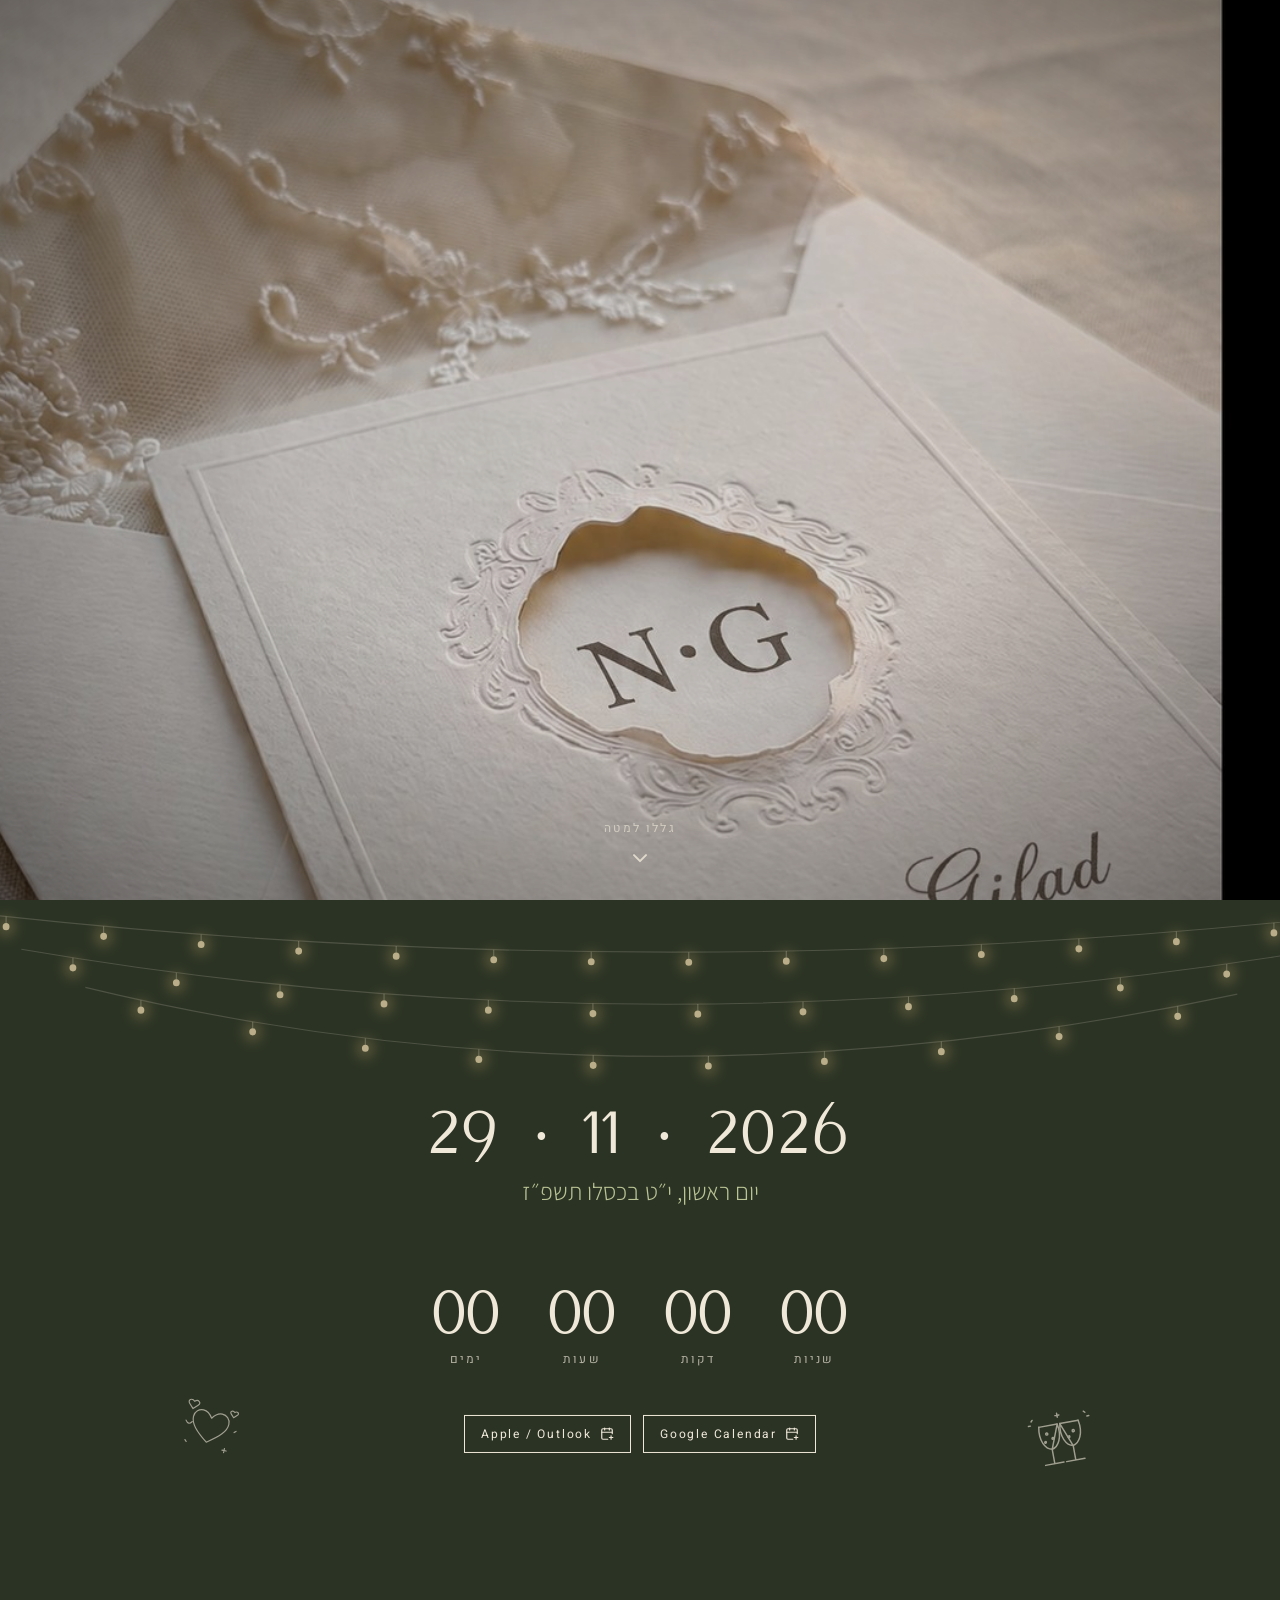
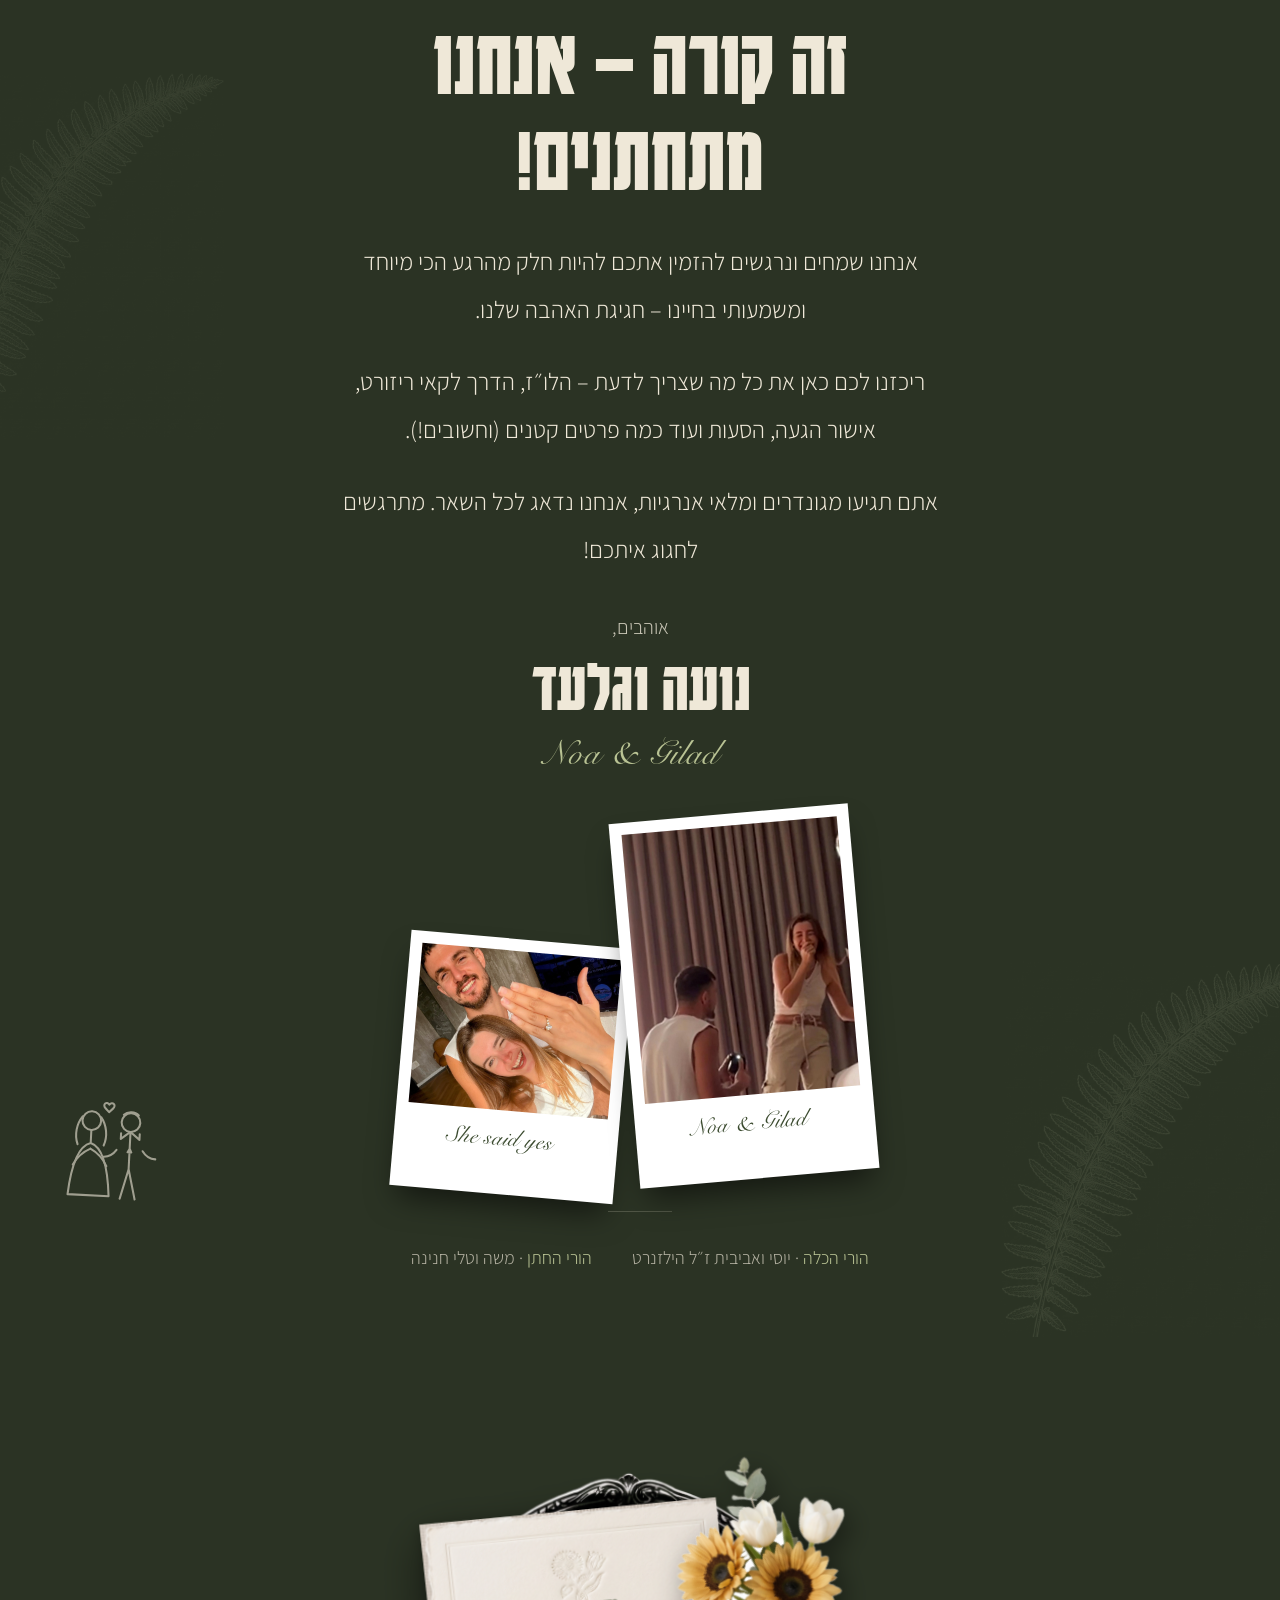
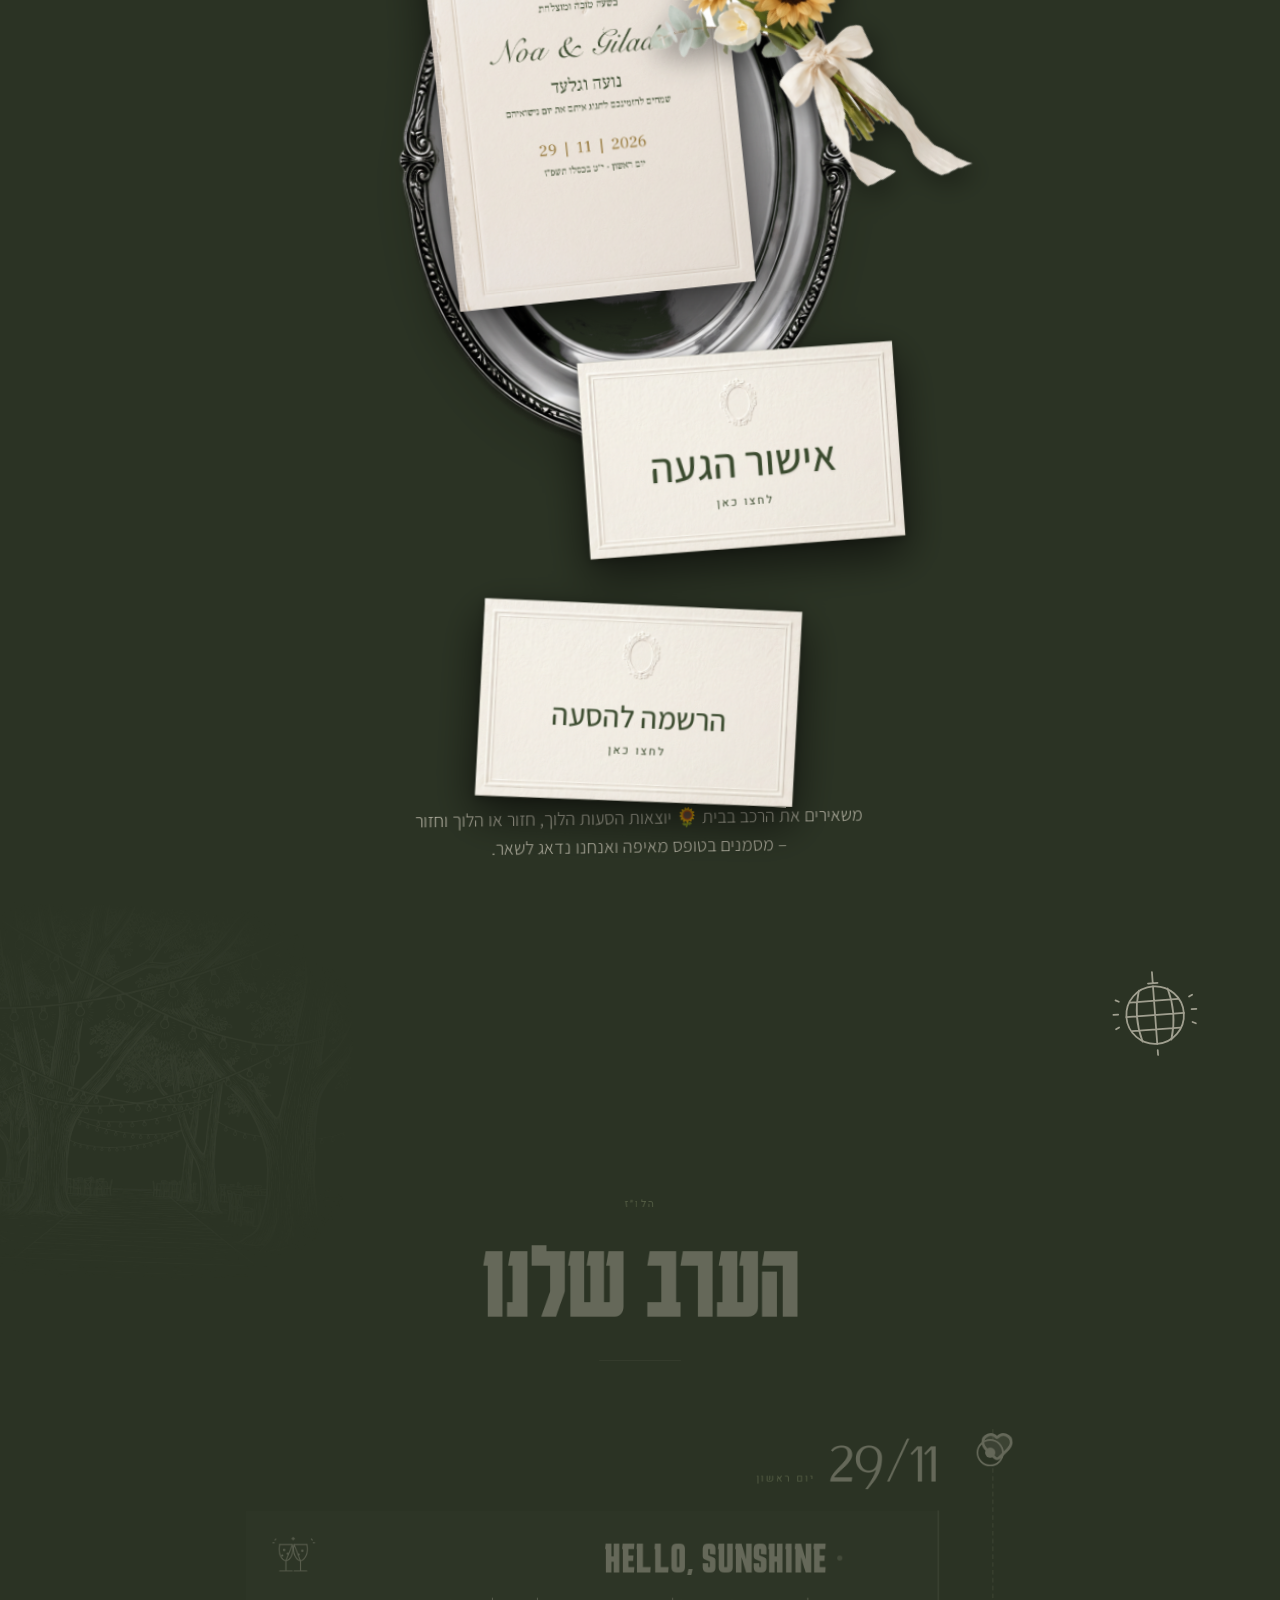
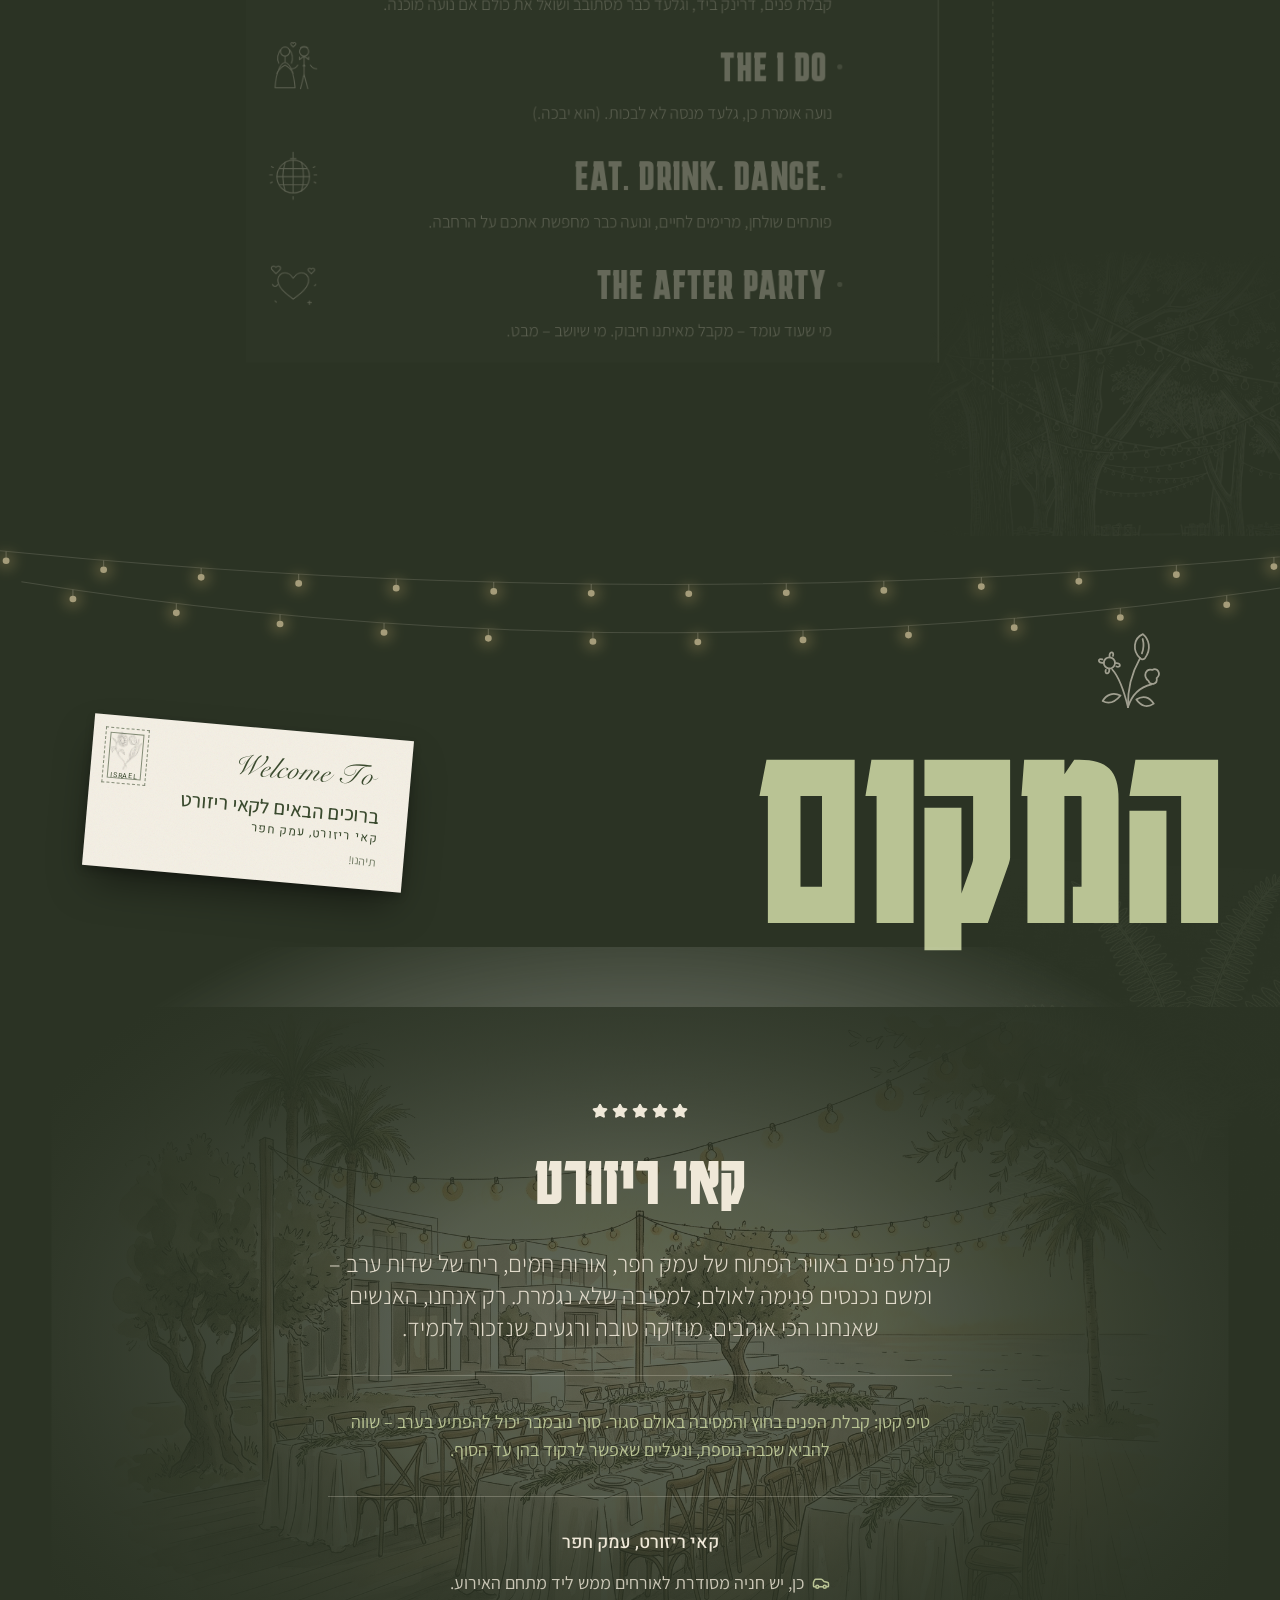
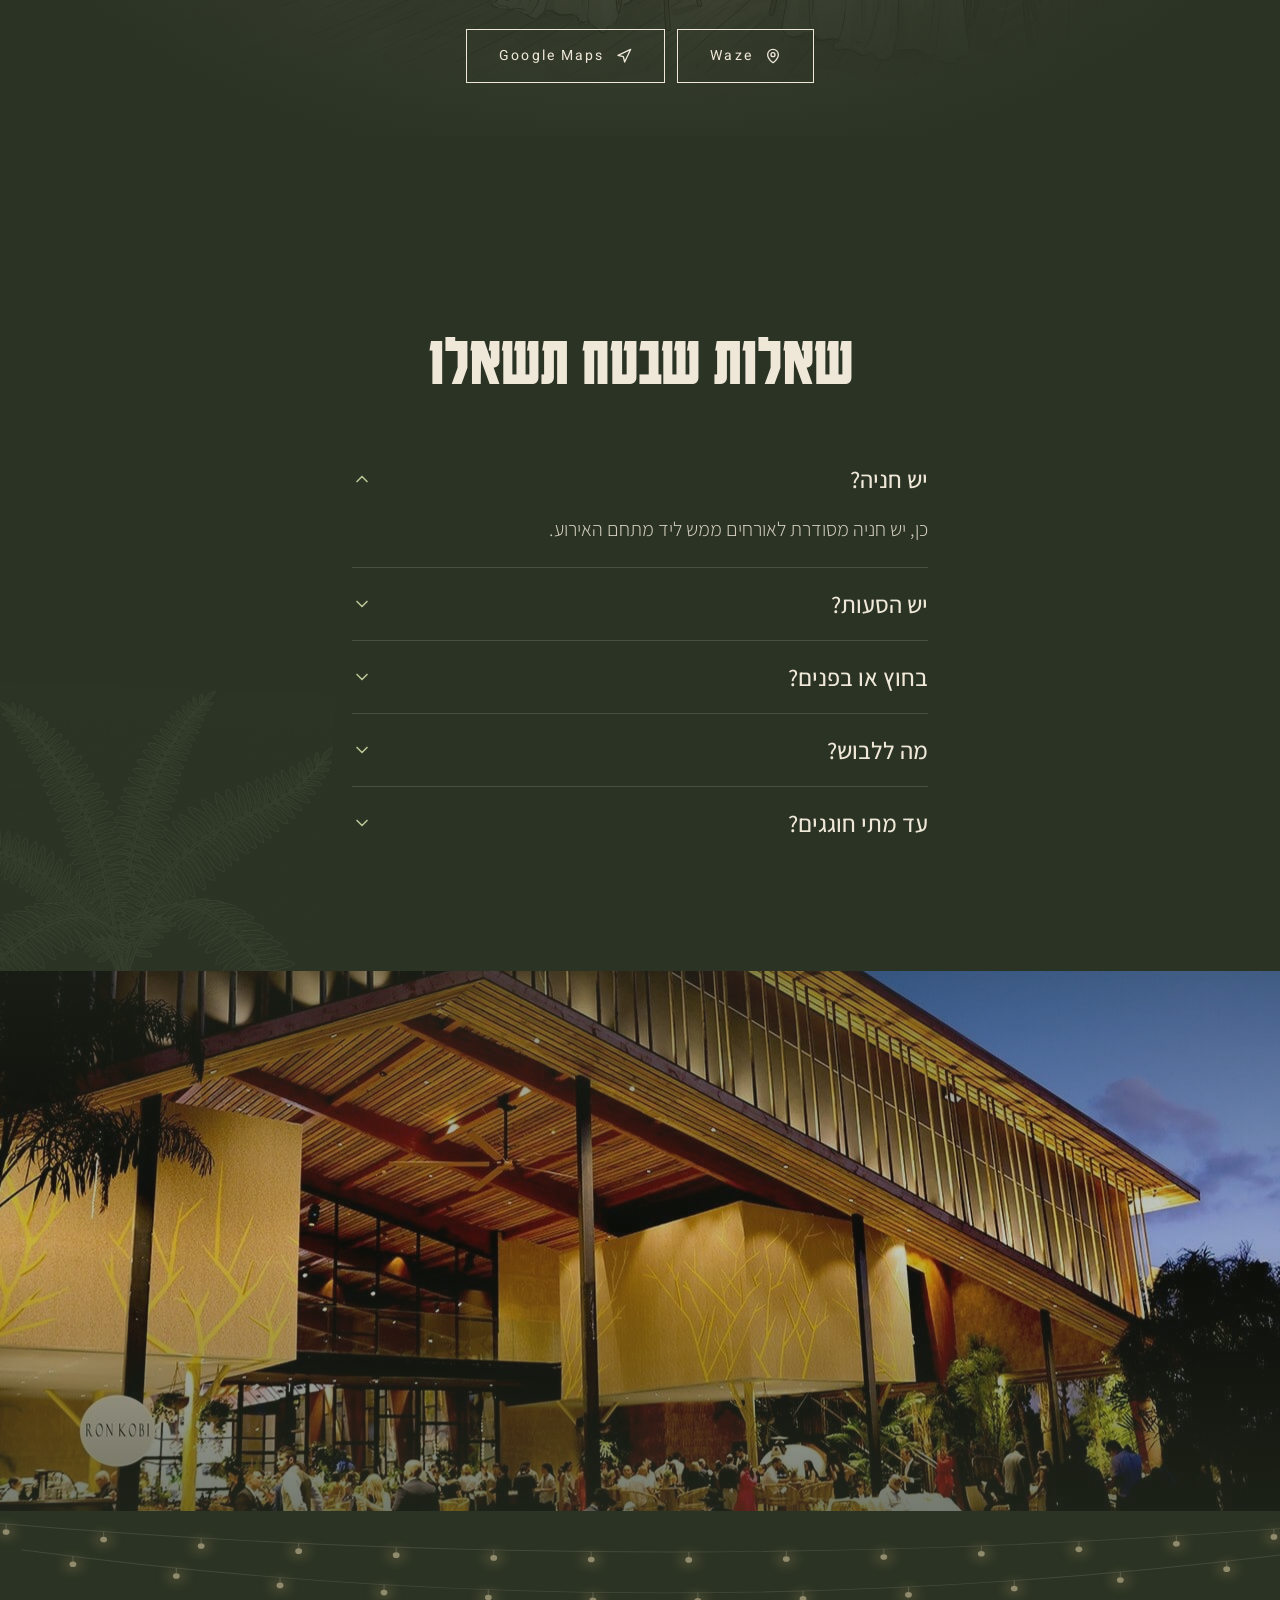
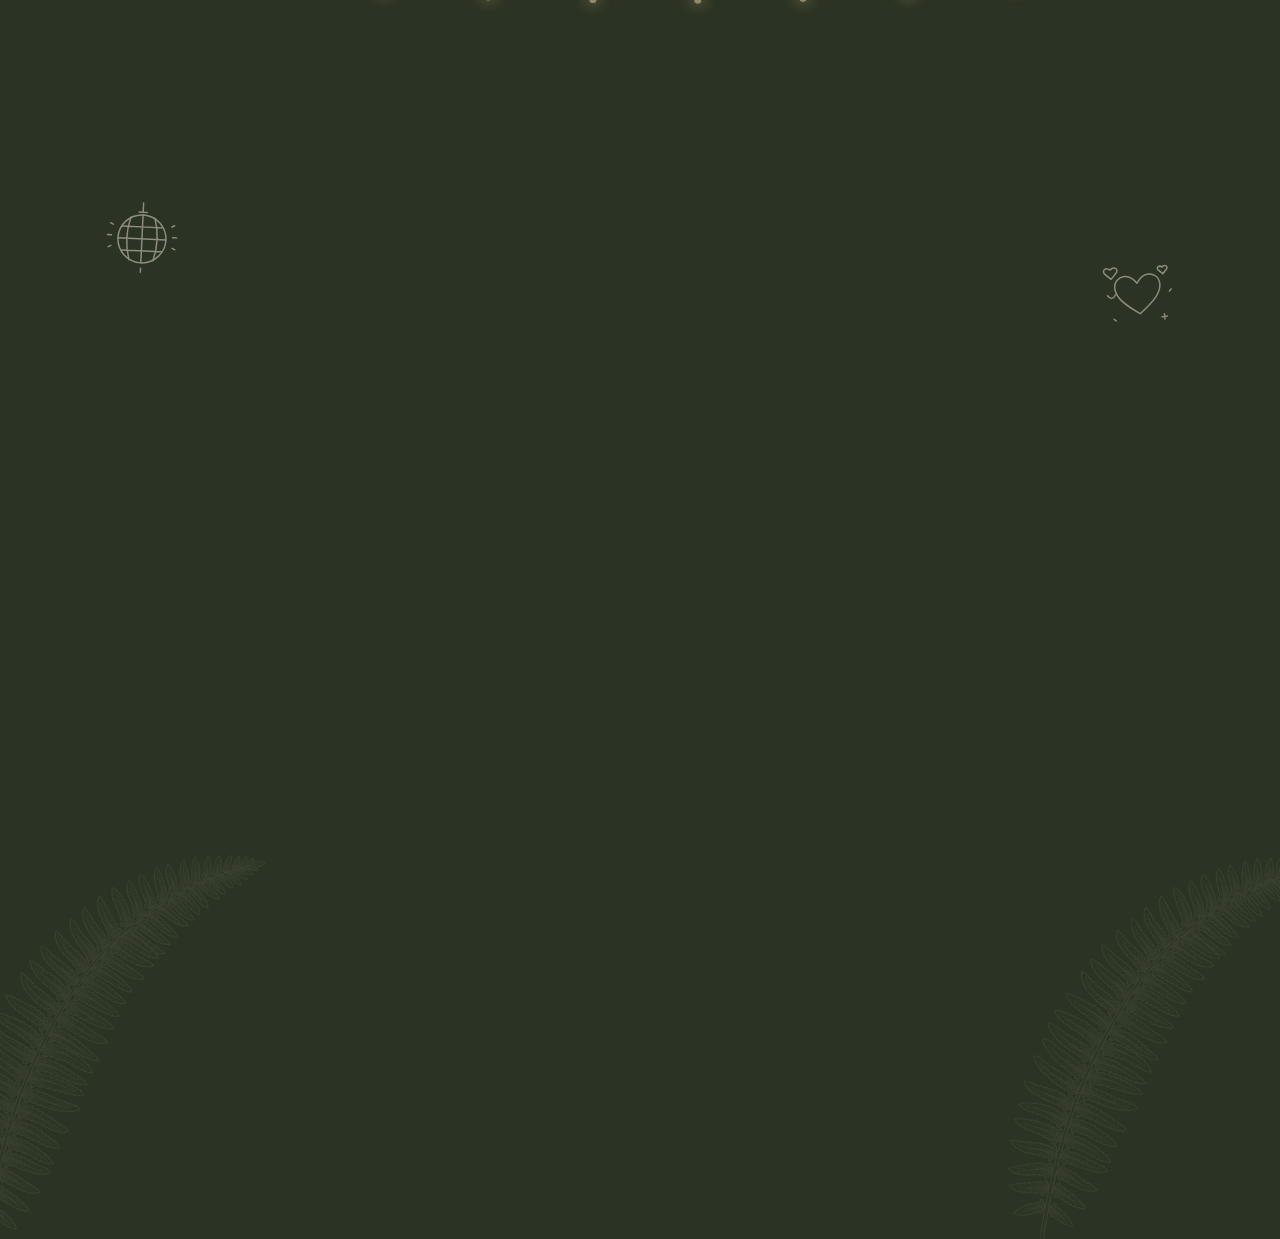
==== index.html @ 3e57f21f "Wedding site" ====
<!doctype html>
<html lang="he" dir="rtl">
  <head>
    <meta charset="UTF-8" />
    <meta name="robots" content="noindex, nofollow" />
    <meta name="viewport" content="width=device-width, initial-scale=1.0, viewport-fit=cover" />
    <title>נועה וגלעד מתחתנים · 29.11.2026</title>
    <meta name="description" content="הזמנה לחתונה של נועה וגלעד – יום ראשון, 29.11.2026, קאי ריזורט, עמק חפר. לו״ז, הגעה, הסעות ואישור הגעה." />
    <link rel="icon" href="/favicon.svg" type="image/svg+xml" />
    <link rel="preconnect" href="https://fonts.googleapis.com" />
    <link rel="preconnect" href="https://fonts.gstatic.com" crossorigin />
    <link href="https://fonts.googleapis.com/css2?family=Karantina:wght@300;400;700&family=Assistant:wght@300;400;600;700&family=Heebo:wght@300;400;500&family=Pinyon+Script&display=swap" rel="stylesheet" />
    <meta property="og:title" content="נועה וגלעד מתחתנים" />
    <meta property="og:description" content="יום ראשון, 29.11.2026 · קאי ריזורט, עמק חפר" />
    <meta property="og:type" content="website" />
    <meta property="og:url" content="https://hilzenratnoa-source.github.io/" />
    <meta property="og:image" content="https://hilzenratnoa-source.github.io/img/og.jpg" />
    <meta name="theme-color" content="#2B3324" />
    <script type="module" crossorigin src="/assets/index-U2y8_BTF.js"></script>
    <link rel="stylesheet" crossorigin href="/assets/index-CnNMeWZl.css">
  </head>
  <body style="background-color:#2B3324">
    <div id="root"></div>
  </body>
</html>
---- assets/index-CnNMeWZl.css ----
*,:before,:after,::backdrop{--tw-border-spacing-x:0;--tw-border-spacing-y:0;--tw-translate-x:0;--tw-translate-y:0;--tw-rotate:0;--tw-skew-x:0;--tw-skew-y:0;--tw-scale-x:1;--tw-scale-y:1;--tw-pan-x: ;--tw-pan-y: ;--tw-pinch-zoom: ;--tw-scroll-snap-strictness:proximity;--tw-gradient-from-position: ;--tw-gradient-via-position: ;--tw-gradient-to-position: ;--tw-ordinal: ;--tw-slashed-zero: ;--tw-numeric-figure: ;--tw-numeric-spacing: ;--tw-numeric-fraction: ;--tw-ring-inset: ;--tw-ring-offset-width:0px;--tw-ring-offset-color:#fff;--tw-ring-color:#3b82f680;--tw-ring-offset-shadow:0 0 #0000;--tw-ring-shadow:0 0 #0000;--tw-shadow:0 0 #0000;--tw-shadow-colored:0 0 #0000;--tw-blur: ;--tw-brightness: ;--tw-contrast: ;--tw-grayscale: ;--tw-hue-rotate: ;--tw-invert: ;--tw-saturate: ;--tw-sepia: ;--tw-drop-shadow: ;--tw-backdrop-blur: ;--tw-backdrop-brightness: ;--tw-backdrop-contrast: ;--tw-backdrop-grayscale: ;--tw-backdrop-hue-rotate: ;--tw-backdrop-invert: ;--tw-backdrop-opacity: ;--tw-backdrop-saturate: ;--tw-backdrop-sepia: ;--tw-contain-size: ;--tw-contain-layout: ;--tw-contain-paint: ;--tw-contain-style: }*,:before,:after{box-sizing:border-box;border:0 solid #e5e7eb}:before,:after{--tw-content:""}html,:host{-webkit-text-size-adjust:100%;tab-size:4;font-feature-settings:normal;font-variation-settings:normal;-webkit-tap-highlight-color:transparent;font-family:Heebo,Helvetica Neue,Arial,sans-serif;line-height:1.5}body{line-height:inherit;margin:0}hr{height:0;color:inherit;border-top-width:1px}abbr:where([title]){-webkit-text-decoration:underline dotted;text-decoration:underline dotted}h1,h2,h3,h4,h5,h6{font-size:inherit;font-weight:inherit}a{color:inherit;-webkit-text-decoration:inherit;text-decoration:inherit}b,strong{font-weight:bolder}code,kbd,samp,pre{font-feature-settings:normal;font-variation-settings:normal;font-family:ui-monospace,SFMono-Regular,Menlo,Monaco,Consolas,Liberation Mono,Courier New,monospace;font-size:1em}small{font-size:80%}sub,sup{vertical-align:baseline;font-size:75%;line-height:0;position:relative}sub{bottom:-.25em}sup{top:-.5em}table{text-indent:0;border-color:inherit;border-collapse:collapse}button,input,optgroup,select,textarea{font-feature-settings:inherit;font-variation-settings:inherit;font-family:inherit;font-size:100%;font-weight:inherit;line-height:inherit;letter-spacing:inherit;color:inherit;margin:0;padding:0}button,select{text-transform:none}button,input:where([type=button]),input:where([type=reset]),input:where([type=submit]){-webkit-appearance:button;background-color:#0000;background-image:none}:-moz-focusring{outline:auto}:-moz-ui-invalid{box-shadow:none}progress{vertical-align:baseline}::-webkit-inner-spin-button{height:auto}::-webkit-outer-spin-button{height:auto}[type=search]{-webkit-appearance:textfield;outline-offset:-2px}::-webkit-search-decoration{-webkit-appearance:none}::-webkit-file-upload-button{-webkit-appearance:button;font:inherit}summary{display:list-item}blockquote,dl,dd,h1,h2,h3,h4,h5,h6,hr,figure,p,pre{margin:0}fieldset{margin:0;padding:0}legend{padding:0}ol,ul,menu{margin:0;padding:0;list-style:none}dialog{padding:0}textarea{resize:vertical}input::-moz-placeholder{opacity:1;color:#9ca3af}textarea::-moz-placeholder{opacity:1;color:#9ca3af}input::placeholder,textarea::placeholder{opacity:1;color:#9ca3af}button,[role=button]{cursor:pointer}:disabled{cursor:default}img,svg,video,canvas,audio,iframe,embed,object{vertical-align:middle;display:block}img,video{max-width:100%;height:auto}[hidden]:where(:not([hidden=until-found])){display:none}.sr-only{clip:rect(0, 0, 0, 0);white-space:nowrap;border-width:0;width:1px;height:1px;margin:-1px;padding:0;position:absolute;overflow:hidden}.pointer-events-none{pointer-events:none}.fixed{position:fixed}.absolute{position:absolute}.relative{position:relative}.inset-0{inset:0}.inset-x-0{left:0;right:0}.-bottom-10{bottom:-2.5rem}.-bottom-24{bottom:-6rem}.-bottom-6{bottom:-1.5rem}.-bottom-8{bottom:-2rem}.-end-12{inset-inline-end:-3rem}.-end-16{inset-inline-end:-4rem}.-end-2{inset-inline-end:-.5rem}.-end-20{inset-inline-end:-5rem}.-end-24{inset-inline-end:-6rem}.-start-10{inset-inline-start:-2.5rem}.-start-12{inset-inline-start:-3rem}.-start-14{inset-inline-start:-3.5rem}.-start-16{inset-inline-start:-4rem}.-start-2{inset-inline-start:-.5rem}.-start-24{inset-inline-start:-6rem}.-start-28{inset-inline-start:-7rem}.-top-10{top:-2.5rem}.-top-16{top:-4rem}.-top-2{top:-.5rem}.-top-4{top:-1rem}.bottom-0{bottom:0}.bottom-8{bottom:2rem}.bottom-\[6\%\]{bottom:6%}.bottom-\[7\%\]{bottom:7%}.bottom-\[7\.5rem\]{bottom:7.5rem}.end-3{inset-inline-end:.75rem}.end-\[4\%\]{inset-inline-end:4%}.end-\[8\%\]{inset-inline-end:8%}.left-1\/2{left:50%}.left-\[15\%\]{left:15%}.left-\[8\%\]{left:8%}.right-8{right:2rem}.right-\[0\%\]{right:0%}.right-\[2\.35rem\]{right:2.35rem}.right-\[4\%\]{right:4%}.start-3{inset-inline-start:.75rem}.start-5{inset-inline-start:1.25rem}.start-8{inset-inline-start:2rem}.start-\[6\%\]{inset-inline-start:6%}.start-\[8\%\]{inset-inline-start:8%}.top-0{top:0}.top-1\/2{top:50%}.top-3{top:.75rem}.top-\[10\%\]{top:10%}.top-\[2\%\]{top:2%}.top-\[22\%\]{top:22%}.top-\[26\%\]{top:26%}.top-\[38\%\]{top:38%}.top-\[4\%\]{top:4%}.top-\[6\%\]{top:6%}.top-\[7\%\]{top:7%}.top-\[9\%\]{top:9%}.z-10{z-index:10}.z-20{z-index:20}.z-50{z-index:50}.z-\[1\]{z-index:1}.z-\[60\]{z-index:60}.z-\[70\]{z-index:70}.mx-auto{margin-left:auto;margin-right:auto}.my-8{margin-top:2rem;margin-bottom:2rem}.-mb-1{margin-bottom:-.25rem}.-mb-4{margin-bottom:-1rem}.mb-10{margin-bottom:2.5rem}.mb-12{margin-bottom:3rem}.mb-20{margin-bottom:5rem}.mb-4{margin-bottom:1rem}.mb-5{margin-bottom:1.25rem}.mb-6{margin-bottom:1.5rem}.mb-8{margin-bottom:2rem}.mt-10{margin-top:2.5rem}.mt-12{margin-top:3rem}.mt-16{margin-top:4rem}.mt-2{margin-top:.5rem}.mt-3{margin-top:.75rem}.mt-4{margin-top:1rem}.mt-8{margin-top:2rem}.block{display:block}.flex{display:flex}.aspect-\[1000\/622\]{aspect-ratio:1000/622}.aspect-\[3\/4\]{aspect-ratio:3/4}.aspect-\[4\/5\]{aspect-ratio:4/5}.aspect-\[5\/4\]{aspect-ratio:5/4}.h-1\.5{height:.375rem}.h-10{height:2.5rem}.h-14{height:3.5rem}.h-2{height:.5rem}.h-3{height:.75rem}.h-3\.5{height:.875rem}.h-32{height:8rem}.h-36{height:9rem}.h-4{height:1rem}.h-40{height:10rem}.h-5{height:1.25rem}.h-6{height:1.5rem}.h-7{height:1.75rem}.h-8{height:2rem}.h-\[4\.6rem\]{height:4.6rem}.h-\[48vh\]{height:48vh}.h-\[85vh\]{height:85vh}.h-auto{height:auto}.h-full{height:100%}.h-px{height:1px}.min-h-\[80vh\]{min-height:80vh}.min-h-screen{min-height:100vh}.w-1\.5{width:.375rem}.w-10{width:2.5rem}.w-11{width:2.75rem}.w-12{width:3rem}.w-14{width:3.5rem}.w-16{width:4rem}.w-2{width:.5rem}.w-24{width:6rem}.w-28{width:7rem}.w-3{width:.75rem}.w-4{width:1rem}.w-40{width:10rem}.w-44{width:11rem}.w-5{width:1.25rem}.w-52{width:13rem}.w-56{width:14rem}.w-6{width:1.5rem}.w-64{width:16rem}.w-7{width:1.75rem}.w-72{width:18rem}.w-8{width:2rem}.w-\[2\.5px\]{width:2.5px}.w-\[330px\]{width:330px}.w-\[42\%\]{width:42%}.w-\[52\%\]{width:52%}.w-\[56\%\]{width:56%}.w-\[80\%\]{width:80%}.w-\[92vw\]{width:92vw}.w-\[95vw\]{width:95vw}.w-full{width:100%}.w-px{width:1px}.min-w-\[10rem\]{min-width:10rem}.max-w-2xl{max-width:42rem}.max-w-4xl{max-width:56rem}.max-w-5xl{max-width:64rem}.max-w-6xl{max-width:72rem}.max-w-md{max-width:28rem}.flex-1{flex:1}.shrink-0{flex-shrink:0}.-translate-x-1\/2{--tw-translate-x:-50%;transform:translate(var(--tw-translate-x), var(--tw-translate-y)) rotate(var(--tw-rotate)) skewX(var(--tw-skew-x)) skewY(var(--tw-skew-y)) scaleX(var(--tw-scale-x)) scaleY(var(--tw-scale-y))}.-translate-y-1\/2{--tw-translate-y:-50%;transform:translate(var(--tw-translate-x), var(--tw-translate-y)) rotate(var(--tw-rotate)) skewX(var(--tw-skew-x)) skewY(var(--tw-skew-y)) scaleX(var(--tw-scale-x)) scaleY(var(--tw-scale-y))}.rotate-180{--tw-rotate:180deg;transform:translate(var(--tw-translate-x), var(--tw-translate-y)) rotate(var(--tw-rotate)) skewX(var(--tw-skew-x)) skewY(var(--tw-skew-y)) scaleX(var(--tw-scale-x)) scaleY(var(--tw-scale-y))}.rotate-\[150deg\]{--tw-rotate:150deg;transform:translate(var(--tw-translate-x), var(--tw-translate-y)) rotate(var(--tw-rotate)) skewX(var(--tw-skew-x)) skewY(var(--tw-skew-y)) scaleX(var(--tw-scale-x)) scaleY(var(--tw-scale-y))}.rotate-\[160deg\]{--tw-rotate:160deg;transform:translate(var(--tw-translate-x), var(--tw-translate-y)) rotate(var(--tw-rotate)) skewX(var(--tw-skew-x)) skewY(var(--tw-skew-y)) scaleX(var(--tw-scale-x)) scaleY(var(--tw-scale-y))}.transform{transform:translate(var(--tw-translate-x), var(--tw-translate-y)) rotate(var(--tw-rotate)) skewX(var(--tw-skew-x)) skewY(var(--tw-skew-y)) scaleX(var(--tw-scale-x)) scaleY(var(--tw-scale-y))}.cursor-default{cursor:default}.cursor-not-allowed{cursor:not-allowed}.cursor-pointer{cursor:pointer}.select-none{-webkit-user-select:none;user-select:none}.resize{resize:both}.flex-row{flex-direction:row}.flex-col{flex-direction:column}.flex-wrap{flex-wrap:wrap}.items-start{align-items:flex-start}.items-end{align-items:flex-end}.items-center{align-items:center}.items-baseline{align-items:baseline}.items-stretch{align-items:stretch}.justify-center{justify-content:center}.justify-between{justify-content:space-between}.\!gap-2{gap:.5rem!important}.gap-0{gap:0}.gap-1{gap:.25rem}.gap-2{gap:.5rem}.gap-3{gap:.75rem}.gap-4{gap:1rem}.gap-6{gap:1.5rem}.gap-\[2\.5px\]{gap:2.5px}.-space-x-6>:not([hidden])~:not([hidden]){--tw-space-x-reverse:0;margin-right:calc(-1.5rem * var(--tw-space-x-reverse));margin-left:calc(-1.5rem * calc(1 - var(--tw-space-x-reverse)))}.space-y-16>:not([hidden])~:not([hidden]){--tw-space-y-reverse:0;margin-top:calc(4rem * calc(1 - var(--tw-space-y-reverse)));margin-bottom:calc(4rem * var(--tw-space-y-reverse))}.space-y-4>:not([hidden])~:not([hidden]){--tw-space-y-reverse:0;margin-top:calc(1rem * calc(1 - var(--tw-space-y-reverse)));margin-bottom:calc(1rem * var(--tw-space-y-reverse))}.space-y-6>:not([hidden])~:not([hidden]){--tw-space-y-reverse:0;margin-top:calc(1.5rem * calc(1 - var(--tw-space-y-reverse)));margin-bottom:calc(1.5rem * var(--tw-space-y-reverse))}.space-y-8>:not([hidden])~:not([hidden]){--tw-space-y-reverse:0;margin-top:calc(2rem * calc(1 - var(--tw-space-y-reverse)));margin-bottom:calc(2rem * var(--tw-space-y-reverse))}.divide-y>:not([hidden])~:not([hidden]){--tw-divide-y-reverse:0;border-top-width:calc(1px * calc(1 - var(--tw-divide-y-reverse)));border-bottom-width:calc(1px * var(--tw-divide-y-reverse))}.overflow-hidden{overflow:hidden}.overflow-x-hidden{overflow-x:hidden}.whitespace-nowrap{white-space:nowrap}.rounded-\[50\%\]{border-radius:50%}.rounded-full{border-radius:9999px}.rounded-sm{border-radius:.125rem}.border{border-width:1px}.border-0{border-width:0}.border-2{border-width:2px}.border-s-2{border-inline-start-width:2px}.border-dashed{border-style:dashed}.border-none{border-style:none}.border-cream{--tw-border-opacity:1;border-color:rgb(239 232 216/var(--tw-border-opacity,1))}.border-cream\/20{border-color:#efe8d833}.border-olive{--tw-border-opacity:1;border-color:rgb(185 195 148/var(--tw-border-opacity,1))}.bg-bg{--tw-bg-opacity:1;background-color:rgb(43 51 36/var(--tw-bg-opacity,1))}.bg-black{--tw-bg-opacity:1;background-color:rgb(0 0 0/var(--tw-bg-opacity,1))}.bg-black\/80{background-color:#000c}.bg-cream{--tw-bg-opacity:1;background-color:rgb(239 232 216/var(--tw-bg-opacity,1))}.bg-transparent{background-color:#0000}.bg-white{--tw-bg-opacity:1;background-color:rgb(255 255 255/var(--tw-bg-opacity,1))}.fill-cream{fill:#efe8d8}.fill-cream\/30{fill:#efe8d84d}.fill-cream\/80{fill:#efe8d8cc}.object-cover{-o-object-fit:cover;object-fit:cover}.object-\[center_40\%\]{-o-object-position:center 40%;object-position:center 40%}.object-top{-o-object-position:top;object-position:top}.p-0{padding:0}.p-1{padding:.25rem}.p-2{padding:.5rem}.p-2\.5{padding:.625rem}.\!px-4{padding-left:1rem!important;padding-right:1rem!important}.\!py-2\.5{padding-top:.625rem!important;padding-bottom:.625rem!important}.px-4{padding-left:1rem;padding-right:1rem}.px-5{padding-left:1.25rem;padding-right:1.25rem}.px-6{padding-left:1.5rem;padding-right:1.5rem}.px-7{padding-left:1.75rem;padding-right:1.75rem}.px-8{padding-left:2rem;padding-right:2rem}.py-12{padding-top:3rem;padding-bottom:3rem}.py-20{padding-top:5rem;padding-bottom:5rem}.py-24{padding-top:6rem;padding-bottom:6rem}.py-3{padding-top:.75rem;padding-bottom:.75rem}.py-4{padding-top:1rem;padding-bottom:1rem}.py-5{padding-top:1.25rem;padding-bottom:1.25rem}.py-8{padding-top:2rem;padding-bottom:2rem}.py-9{padding-top:2.25rem;padding-bottom:2.25rem}.pb-10{padding-bottom:2.5rem}.pb-24{padding-bottom:6rem}.pb-6{padding-bottom:1.5rem}.pb-8{padding-bottom:2rem}.pe-12{padding-inline-end:3rem}.pe-2{padding-inline-end:.5rem}.pe-3{padding-inline-end:.75rem}.ps-1{padding-inline-start:.25rem}.ps-14{padding-inline-start:3.5rem}.ps-2{padding-inline-start:.5rem}.ps-20{padding-inline-start:5rem}.pt-16{padding-top:4rem}.pt-2{padding-top:.5rem}.pt-32{padding-top:8rem}.pt-4{padding-top:1rem}.pt-6{padding-top:1.5rem}.pt-\[16\%\]{padding-top:16%}.text-center{text-align:center}.text-right{text-align:right}.text-start{text-align:start}.font-display{font-family:Karantina,Assistant,sans-serif}.font-ethna{font-family:Ethna,Frank Ruhl Libre,serif}.font-heb{font-family:Assistant,Heebo,Arial,sans-serif}.font-qufina{font-family:Qufina,Frank Ruhl Libre,serif}.font-sans{font-family:Heebo,Helvetica Neue,Arial,sans-serif}.font-snell{font-family:SnellBT,Pinyon Script,cursive}.\!text-\[11px\]{font-size:11px!important}.text-2xl{font-size:1.5rem;line-height:2rem}.text-3xl{font-size:1.875rem;line-height:2.25rem}.text-4xl{font-size:2.25rem;line-height:2.5rem}.text-5xl{font-size:3rem;line-height:1}.text-6xl{font-size:3.75rem;line-height:1}.text-7xl{font-size:4.5rem;line-height:1}.text-\[1\.6rem\]{font-size:1.6rem}.text-\[10px\]{font-size:10px}.text-\[11px\]{font-size:11px}.text-\[26vw\]{font-size:26vw}.text-\[7px\]{font-size:7px}.text-\[9px\]{font-size:9px}.text-base{font-size:1rem;line-height:1.5rem}.text-lg{font-size:1.125rem;line-height:1.75rem}.text-sm{font-size:.875rem;line-height:1.25rem}.text-xl{font-size:1.25rem;line-height:1.75rem}.text-xs{font-size:.75rem;line-height:1rem}.font-bold{font-weight:700}.font-light{font-weight:300}.font-medium{font-weight:500}.tabular-nums{--tw-numeric-spacing:tabular-nums;font-variant-numeric:var(--tw-ordinal) var(--tw-slashed-zero) var(--tw-numeric-figure) var(--tw-numeric-spacing) var(--tw-numeric-fraction)}.leading-\[0\.85\]{line-height:.85}.leading-none{line-height:1}.leading-relaxed{line-height:1.625}.leading-tight{line-height:1.25}.tracking-\[0\.35em\]{letter-spacing:.35em}.tracking-wide{letter-spacing:.025em}.tracking-wider{letter-spacing:.05em}.tracking-widest{letter-spacing:.1em}.text-\[\#3A4A2E\]{--tw-text-opacity:1;color:rgb(58 74 46/var(--tw-text-opacity,1))}.text-cream{--tw-text-opacity:1;color:rgb(239 232 216/var(--tw-text-opacity,1))}.text-cream\/50{color:#efe8d880}.text-cream\/60{color:#efe8d899}.text-cream\/70{color:#efe8d8b3}.text-cream\/80{color:#efe8d8cc}.text-cream\/85{color:#efe8d8d9}.text-cream\/90{color:#efe8d8e6}.text-gold{--tw-text-opacity:1;color:rgb(233 199 126/var(--tw-text-opacity,1))}.text-olive{--tw-text-opacity:1;color:rgb(185 195 148/var(--tw-text-opacity,1))}.opacity-20{opacity:.2}.opacity-40{opacity:.4}.opacity-50{opacity:.5}.opacity-60{opacity:.6}.opacity-70{opacity:.7}.opacity-80{opacity:.8}.opacity-\[0\.07\]{opacity:.07}.shadow-2xl{--tw-shadow:0 25px 50px -12px #00000040;--tw-shadow-colored:0 25px 50px -12px var(--tw-shadow-color);box-shadow:var(--tw-ring-offset-shadow,0 0 #0000), var(--tw-ring-shadow,0 0 #0000), var(--tw-shadow)}.shadow-\[0_18px_30px_-8px_rgba\(0\,0\,0\,0\.55\)\]{--tw-shadow:0 18px 30px -8px #0000008c;--tw-shadow-colored:0 18px 30px -8px var(--tw-shadow-color);box-shadow:var(--tw-ring-offset-shadow,0 0 #0000), var(--tw-ring-shadow,0 0 #0000), var(--tw-shadow)}.blur{--tw-blur:blur(8px);filter:var(--tw-blur) var(--tw-brightness) var(--tw-contrast) var(--tw-grayscale) var(--tw-hue-rotate) var(--tw-invert) var(--tw-saturate) var(--tw-sepia) var(--tw-drop-shadow)}.drop-shadow{--tw-drop-shadow:drop-shadow(0 1px 2px #0000001a) drop-shadow(0 1px 1px #0000000f);filter:var(--tw-blur) var(--tw-brightness) var(--tw-contrast) var(--tw-grayscale) var(--tw-hue-rotate) var(--tw-invert) var(--tw-saturate) var(--tw-sepia) var(--tw-drop-shadow)}.drop-shadow-2xl{--tw-drop-shadow:drop-shadow(0 25px 25px #00000026);filter:var(--tw-blur) var(--tw-brightness) var(--tw-contrast) var(--tw-grayscale) var(--tw-hue-rotate) var(--tw-invert) var(--tw-saturate) var(--tw-sepia) var(--tw-drop-shadow)}.drop-shadow-lg{--tw-drop-shadow:drop-shadow(0 10px 8px #0000000a) drop-shadow(0 4px 3px #0000001a);filter:var(--tw-blur) var(--tw-brightness) var(--tw-contrast) var(--tw-grayscale) var(--tw-hue-rotate) var(--tw-invert) var(--tw-saturate) var(--tw-sepia) var(--tw-drop-shadow)}.invert{--tw-invert:invert(100%);filter:var(--tw-blur) var(--tw-brightness) var(--tw-contrast) var(--tw-grayscale) var(--tw-hue-rotate) var(--tw-invert) var(--tw-saturate) var(--tw-sepia) var(--tw-drop-shadow)}.sepia{--tw-sepia:sepia(100%);filter:var(--tw-blur) var(--tw-brightness) var(--tw-contrast) var(--tw-grayscale) var(--tw-hue-rotate) var(--tw-invert) var(--tw-saturate) var(--tw-sepia) var(--tw-drop-shadow)}.filter{filter:var(--tw-blur) var(--tw-brightness) var(--tw-contrast) var(--tw-grayscale) var(--tw-hue-rotate) var(--tw-invert) var(--tw-saturate) var(--tw-sepia) var(--tw-drop-shadow)}.backdrop-blur-sm{--tw-backdrop-blur:blur(4px);-webkit-backdrop-filter:var(--tw-backdrop-blur) var(--tw-backdrop-brightness) var(--tw-backdrop-contrast) var(--tw-backdrop-grayscale) var(--tw-backdrop-hue-rotate) var(--tw-backdrop-invert) var(--tw-backdrop-opacity) var(--tw-backdrop-saturate) var(--tw-backdrop-sepia);backdrop-filter:var(--tw-backdrop-blur) var(--tw-backdrop-brightness) var(--tw-backdrop-contrast) var(--tw-backdrop-grayscale) var(--tw-backdrop-hue-rotate) var(--tw-backdrop-invert) var(--tw-backdrop-opacity) var(--tw-backdrop-saturate) var(--tw-backdrop-sepia)}.transition{transition-property:color,background-color,border-color,text-decoration-color,fill,stroke,opacity,box-shadow,transform,filter,-webkit-backdrop-filter,backdrop-filter;transition-duration:.15s;transition-timing-function:cubic-bezier(.4,0,.2,1)}.transition-all{transition-property:all;transition-duration:.15s;transition-timing-function:cubic-bezier(.4,0,.2,1)}.transition-colors{transition-property:color,background-color,border-color,text-decoration-color,fill,stroke;transition-duration:.15s;transition-timing-function:cubic-bezier(.4,0,.2,1)}.duration-300{transition-duration:.3s}.will-change-transform{will-change:transform}@font-face{font-family:Ethna;src:url(/fonts/Ethna_Thin.ttf)format("truetype");font-weight:100 400;font-style:normal;font-display:swap}@font-face{font-family:SnellBT;src:url(/fonts/SnellBT-Regular.otf)format("opentype");font-weight:400;font-style:normal;font-display:swap}@font-face{font-family:Qufina;src:url(/fonts/qufina.ttf)format("truetype");font-weight:400;font-style:normal;font-display:swap}:root{--bg:#2b3324;--bg2:#343e2b;--cream:#efe8d8;--olive:#b9c394;--gold:#e9c77e}html{scroll-behavior:smooth}body{background-color:var(--bg);color:var(--cream);-webkit-font-smoothing:antialiased;font-family:Assistant,Heebo,Arial,sans-serif;overflow-x:hidden}*{box-sizing:border-box}.ltr{direction:ltr;unicode-bidi:isolate}.label{letter-spacing:.18em;text-transform:uppercase;font-family:Heebo,Helvetica Neue,Arial,sans-serif}.btn-outline{letter-spacing:.15em;border-width:1px;border-color:var(--cream);color:var(--cream);background:0 0;justify-content:center;align-items:center;gap:.75rem;padding:1rem 2rem;font-family:Heebo,Helvetica Neue,Arial,sans-serif;font-size:.875rem;line-height:1.25rem;transition-property:all;transition-duration:.3s;transition-timing-function:cubic-bezier(.4,0,.2,1);display:inline-flex}.btn-outline:hover{background:var(--cream);color:var(--bg)}.paper{background:#f4efe4 url("data:image/svg+xml,%3Csvg viewBox='0 0 400 400' xmlns='http://www.w3.org/2000/svg'%3E%3Cfilter id='n'%3E%3CfeTurbulence type='fractalNoise' baseFrequency='0.9' numOctaves='4' stitchTiles='stitch'/%3E%3C/filter%3E%3Crect width='100%25' height='100%25' filter='url(%23n)' opacity='0.08'/%3E%3C/svg%3E")}.mask-radial{-webkit-mask-image:radial-gradient(70% 70%,#000 30%,#0000 85%);mask-image:radial-gradient(70% 70%,#000 30%,#0000 85%)}.mask-fade-y{-webkit-mask-image:linear-gradient(#0000,#000 15% 85%,#0000);mask-image:linear-gradient(#0000,#000 15% 85%,#0000)}@keyframes flicker{0%,to{opacity:.85}50%{opacity:1}}.bulb{animation:3.2s ease-in-out infinite flicker}.hover\:bg-cream\/10:hover{background-color:#efe8d81a}.hover\:text-cream:hover{--tw-text-opacity:1;color:rgb(239 232 216/var(--tw-text-opacity,1))}.hover\:text-olive:hover{--tw-text-opacity:1;color:rgb(185 195 148/var(--tw-text-opacity,1))}.focus\:outline-none:focus{outline-offset:2px;outline:2px solid #0000}.group:hover .group-hover\:tracking-\[0\.3em\]{letter-spacing:.3em}@media (width<=379px){.max-\[379px\]\:start-1{inset-inline-start:.25rem}.max-\[379px\]\:start-3{inset-inline-start:.75rem}.max-\[379px\]\:start-6{inset-inline-start:1.5rem}.max-\[379px\]\:w-11{width:2.75rem}.max-\[379px\]\:w-52{width:13rem}.max-\[379px\]\:w-6{width:1.5rem}.max-\[379px\]\:px-4{padding-left:1rem;padding-right:1rem}.max-\[379px\]\:pe-9{padding-inline-end:2.25rem}.max-\[379px\]\:ps-9{padding-inline-start:2.25rem}.max-\[379px\]\:text-\[1\.25rem\]{font-size:1.25rem}.max-\[379px\]\:text-base{font-size:1rem;line-height:1.5rem}.max-\[379px\]\:text-xl{font-size:1.25rem;line-height:1.75rem}}@media (width>=640px){.sm\:w-auto{width:auto}.sm\:flex-row{flex-direction:row}.sm\:items-center{align-items:center}.sm\:gap-10{gap:2.5rem}}@media (width>=768px){.md\:bottom-\[8\.5rem\]{bottom:8.5rem}.md\:end-\[12\%\]{inset-inline-end:12%}.md\:right-\[2\.6rem\]{right:2.6rem}.md\:start-12{inset-inline-start:3rem}.md\:start-6{inset-inline-start:1.5rem}.md\:start-9{inset-inline-start:2.25rem}.md\:start-\[12\%\]{inset-inline-start:12%}.md\:-ms-6{margin-inline-start:-1.5rem}.md\:mt-12{margin-top:3rem}.md\:mt-16{margin-top:4rem}.md\:mt-3{margin-top:.75rem}.md\:h-10{height:2.5rem}.md\:h-16{height:4rem}.md\:h-3{height:.75rem}.md\:h-4{height:1rem}.md\:h-44{height:11rem}.md\:h-52{height:13rem}.md\:h-56{height:14rem}.md\:h-8{height:2rem}.md\:h-\[5\.2rem\]{height:5.2rem}.md\:h-\[60vh\]{height:60vh}.md\:w-10{width:2.5rem}.md\:w-16{width:4rem}.md\:w-20{width:5rem}.md\:w-24{width:6rem}.md\:w-28{width:7rem}.md\:w-3{width:.75rem}.md\:w-36{width:9rem}.md\:w-4{width:1rem}.md\:w-56{width:14rem}.md\:w-60{width:15rem}.md\:w-64{width:16rem}.md\:w-72{width:18rem}.md\:w-8{width:2rem}.md\:w-80{width:20rem}.md\:w-96{width:24rem}.md\:w-\[26rem\]{width:26rem}.md\:w-\[28rem\]{width:28rem}.md\:w-\[460px\]{width:460px}.md\:gap-12{gap:3rem}.md\:-space-x-4>:not([hidden])~:not([hidden]){--tw-space-x-reverse:0;margin-right:calc(-1rem * var(--tw-space-x-reverse));margin-left:calc(-1rem * calc(1 - var(--tw-space-x-reverse)))}.md\:space-y-7>:not([hidden])~:not([hidden]){--tw-space-y-reverse:0;margin-top:calc(1.75rem * calc(1 - var(--tw-space-y-reverse)));margin-bottom:calc(1.75rem * var(--tw-space-y-reverse))}.md\:p-3{padding:.75rem}.md\:px-10{padding-left:2.5rem;padding-right:2.5rem}.md\:px-12{padding-left:3rem;padding-right:3rem}.md\:px-7{padding-left:1.75rem;padding-right:1.75rem}.md\:py-11{padding-top:2.75rem;padding-bottom:2.75rem}.md\:py-12{padding-top:3rem;padding-bottom:3rem}.md\:py-16{padding-top:4rem;padding-bottom:4rem}.md\:py-28{padding-top:7rem;padding-bottom:7rem}.md\:py-32{padding-top:8rem;padding-bottom:8rem}.md\:py-5{padding-top:1.25rem;padding-bottom:1.25rem}.md\:py-6{padding-top:1.5rem;padding-bottom:1.5rem}.md\:pb-10{padding-bottom:2.5rem}.md\:pb-16{padding-bottom:4rem}.md\:pb-32{padding-bottom:8rem}.md\:pe-20{padding-inline-end:5rem}.md\:pe-6{padding-inline-end:1.5rem}.md\:ps-28{padding-inline-start:7rem}.md\:ps-\[7\.5rem\]{padding-inline-start:7.5rem}.md\:pt-24{padding-top:6rem}.md\:pt-44{padding-top:11rem}.md\:\!text-xs{font-size:.75rem!important;line-height:1rem!important}.md\:text-2xl{font-size:1.5rem;line-height:2rem}.md\:text-3xl{font-size:1.875rem;line-height:2.25rem}.md\:text-4xl{font-size:2.25rem;line-height:2.5rem}.md\:text-5xl{font-size:3rem;line-height:1}.md\:text-6xl{font-size:3.75rem;line-height:1}.md\:text-7xl{font-size:4.5rem;line-height:1}.md\:text-8xl{font-size:6rem;line-height:1}.md\:text-9xl{font-size:8rem;line-height:1}.md\:text-\[11px\]{font-size:11px}.md\:text-\[15rem\]{font-size:15rem}.md\:text-base{font-size:1rem;line-height:1.5rem}.md\:text-lg{font-size:1.125rem;line-height:1.75rem}.md\:text-sm{font-size:.875rem;line-height:1.25rem}.md\:text-xl{font-size:1.25rem;line-height:1.75rem}.md\:text-xs{font-size:.75rem;line-height:1rem}.md\:leading-loose{line-height:2}.md\:opacity-80{opacity:.8}}@media (width>=1024px){.lg\:w-\[560px\]{width:560px}.lg\:py-20{padding-top:5rem;padding-bottom:5rem}.lg\:py-40{padding-top:10rem;padding-bottom:10rem}.lg\:text-9xl{font-size:8rem;line-height:1}.lg\:text-\[17rem\]{font-size:17rem}.lg\:text-\[2\.6rem\]{font-size:2.6rem}}
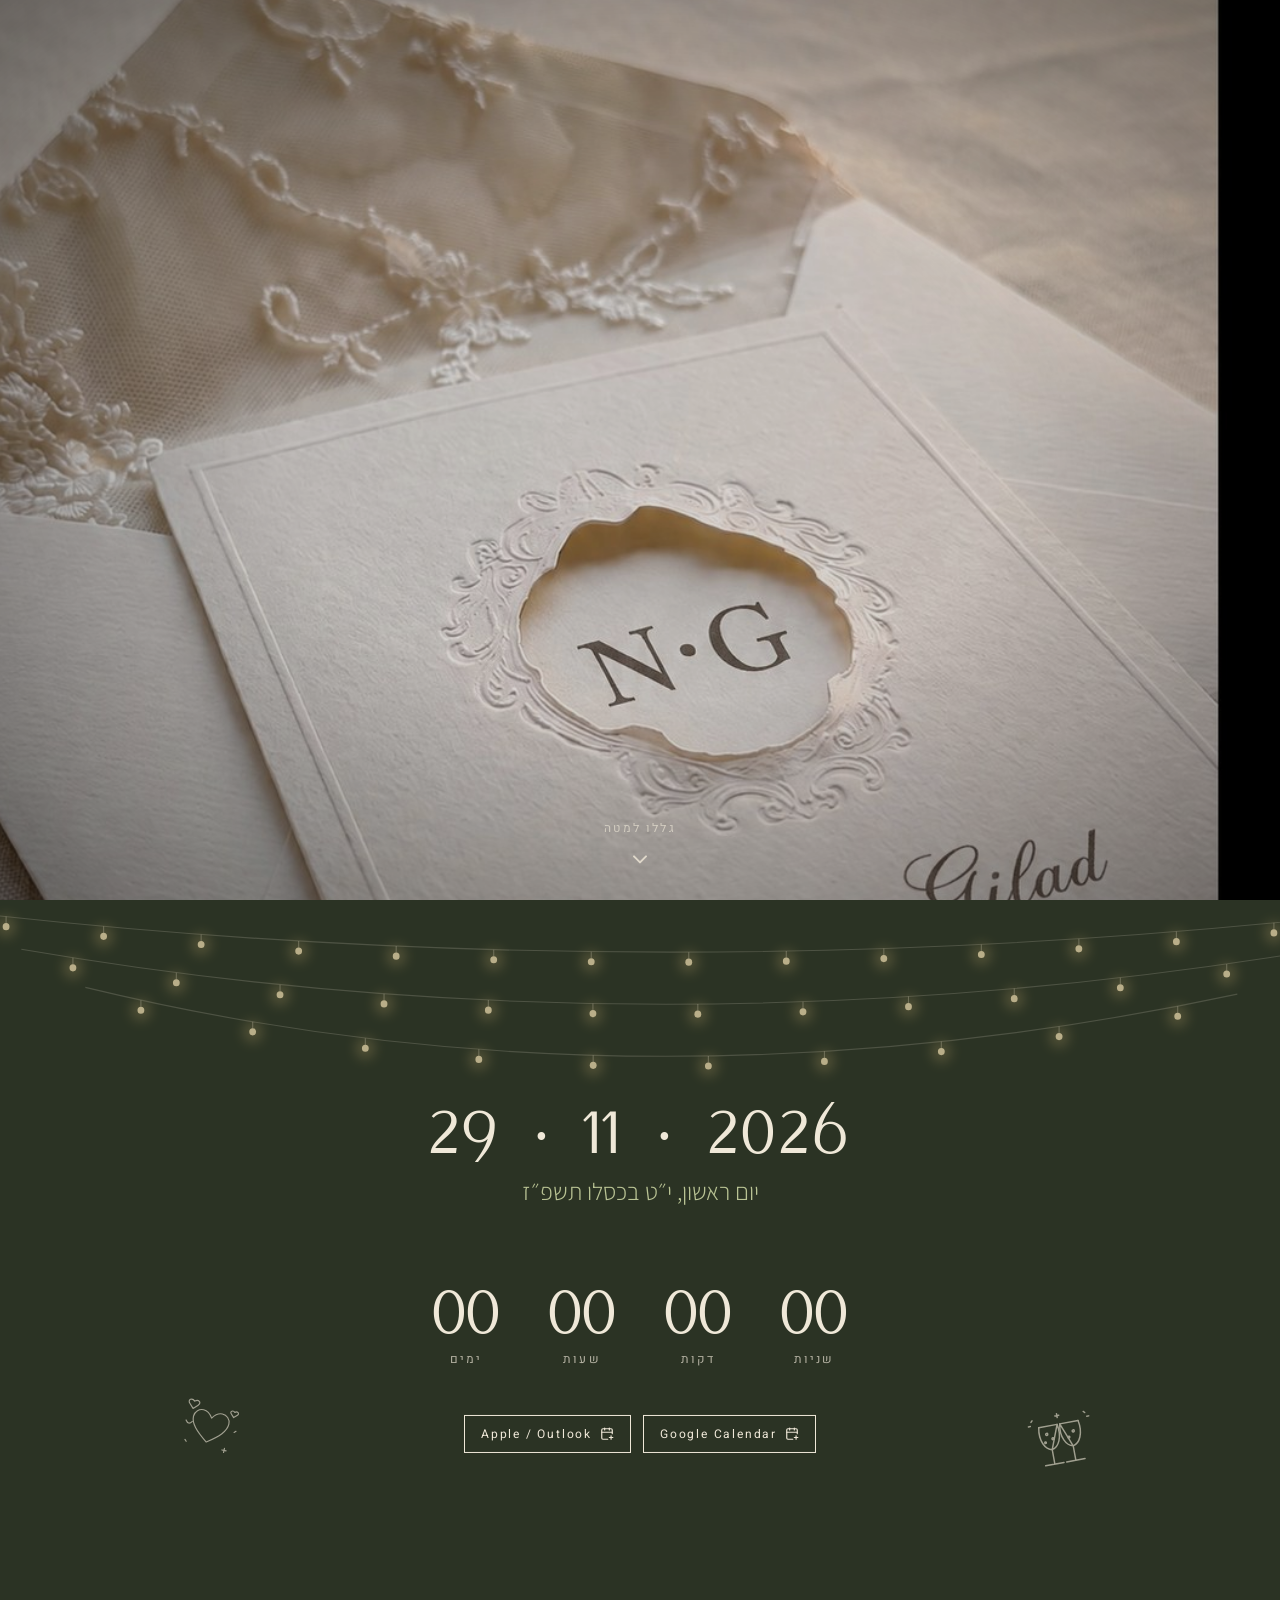
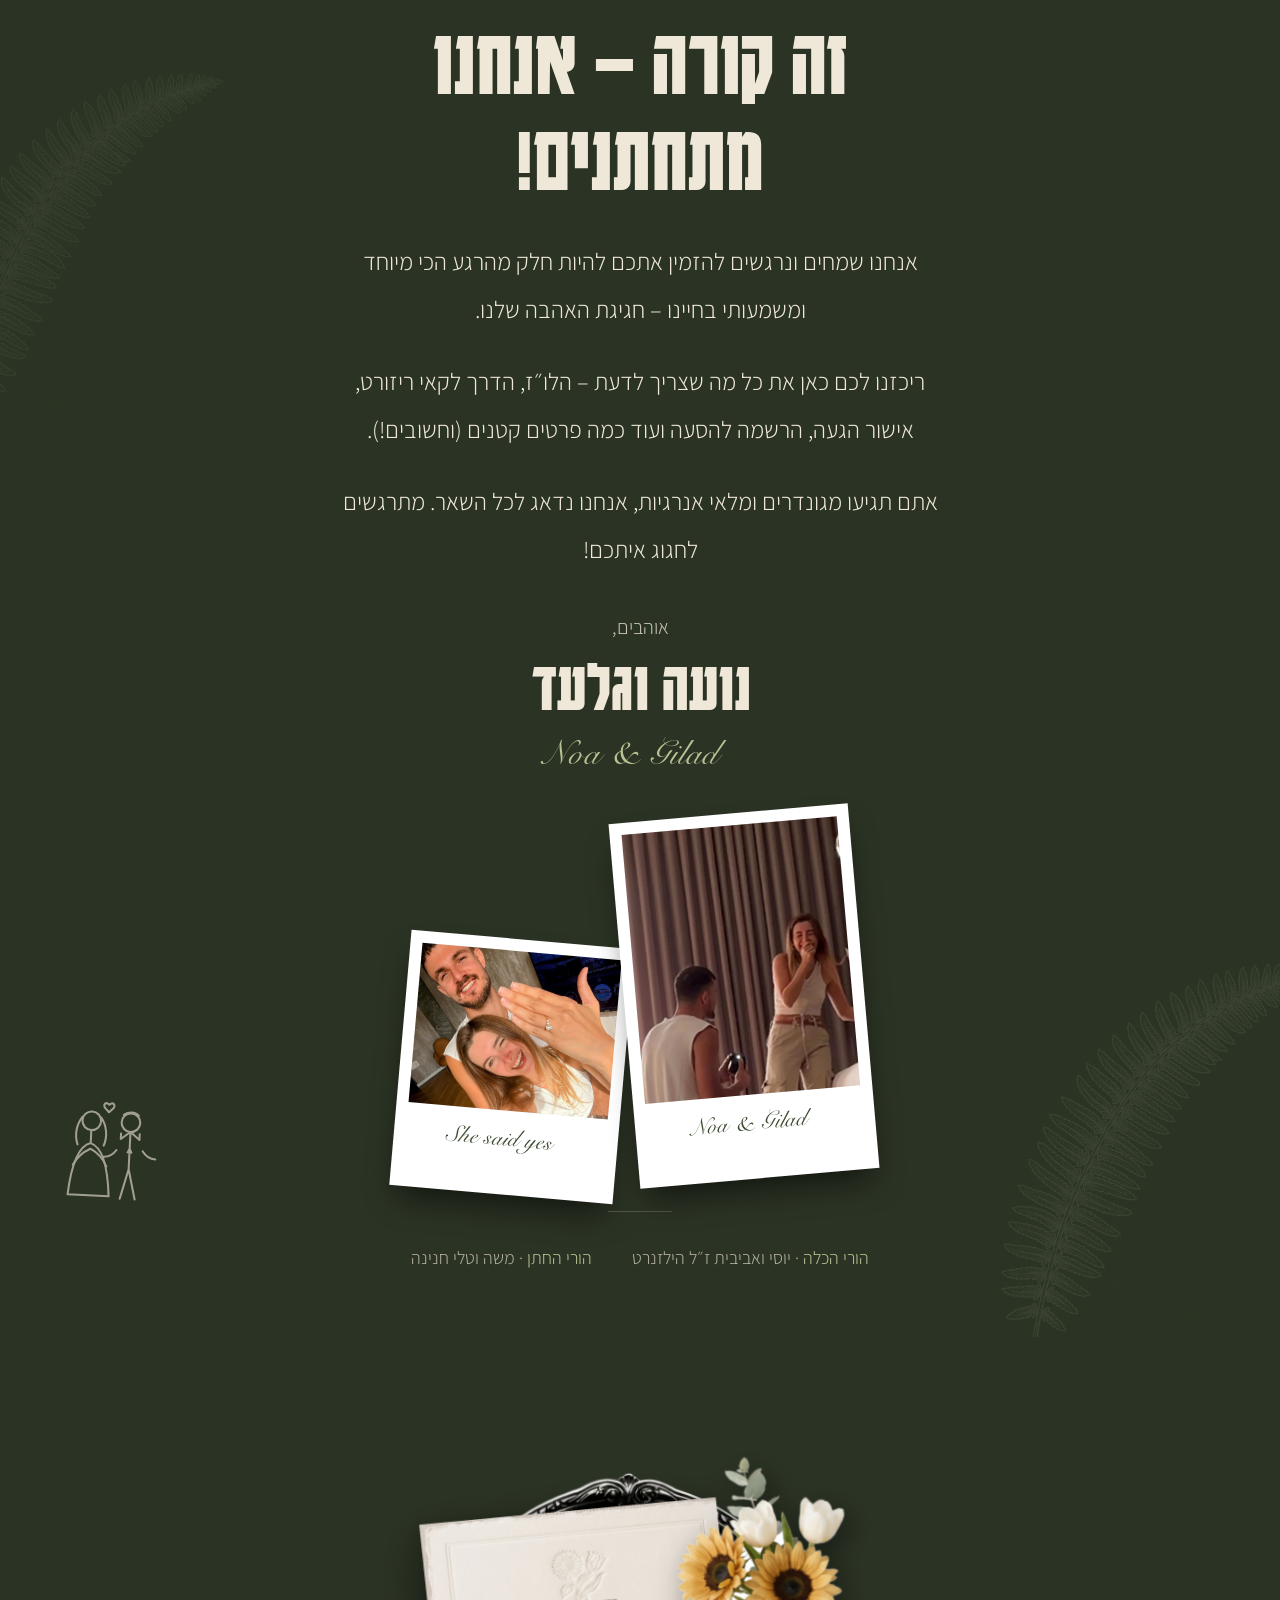
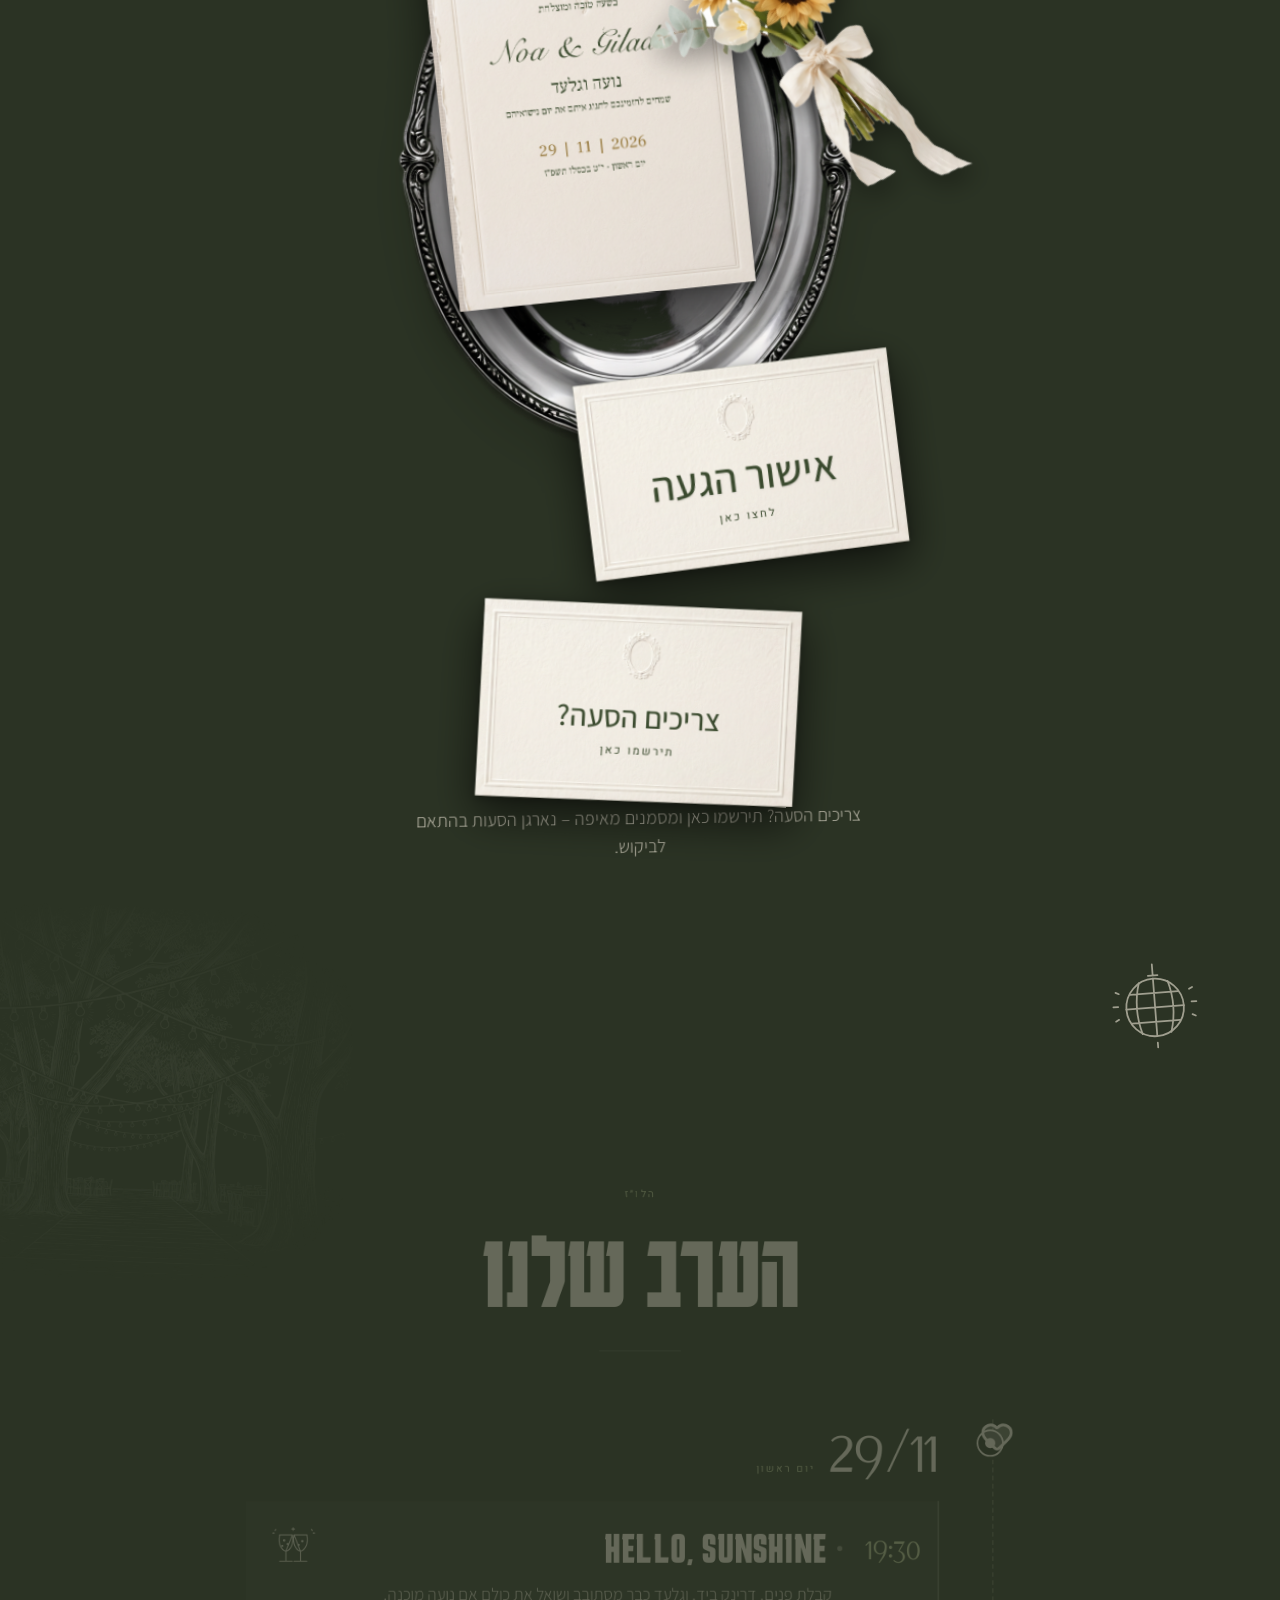
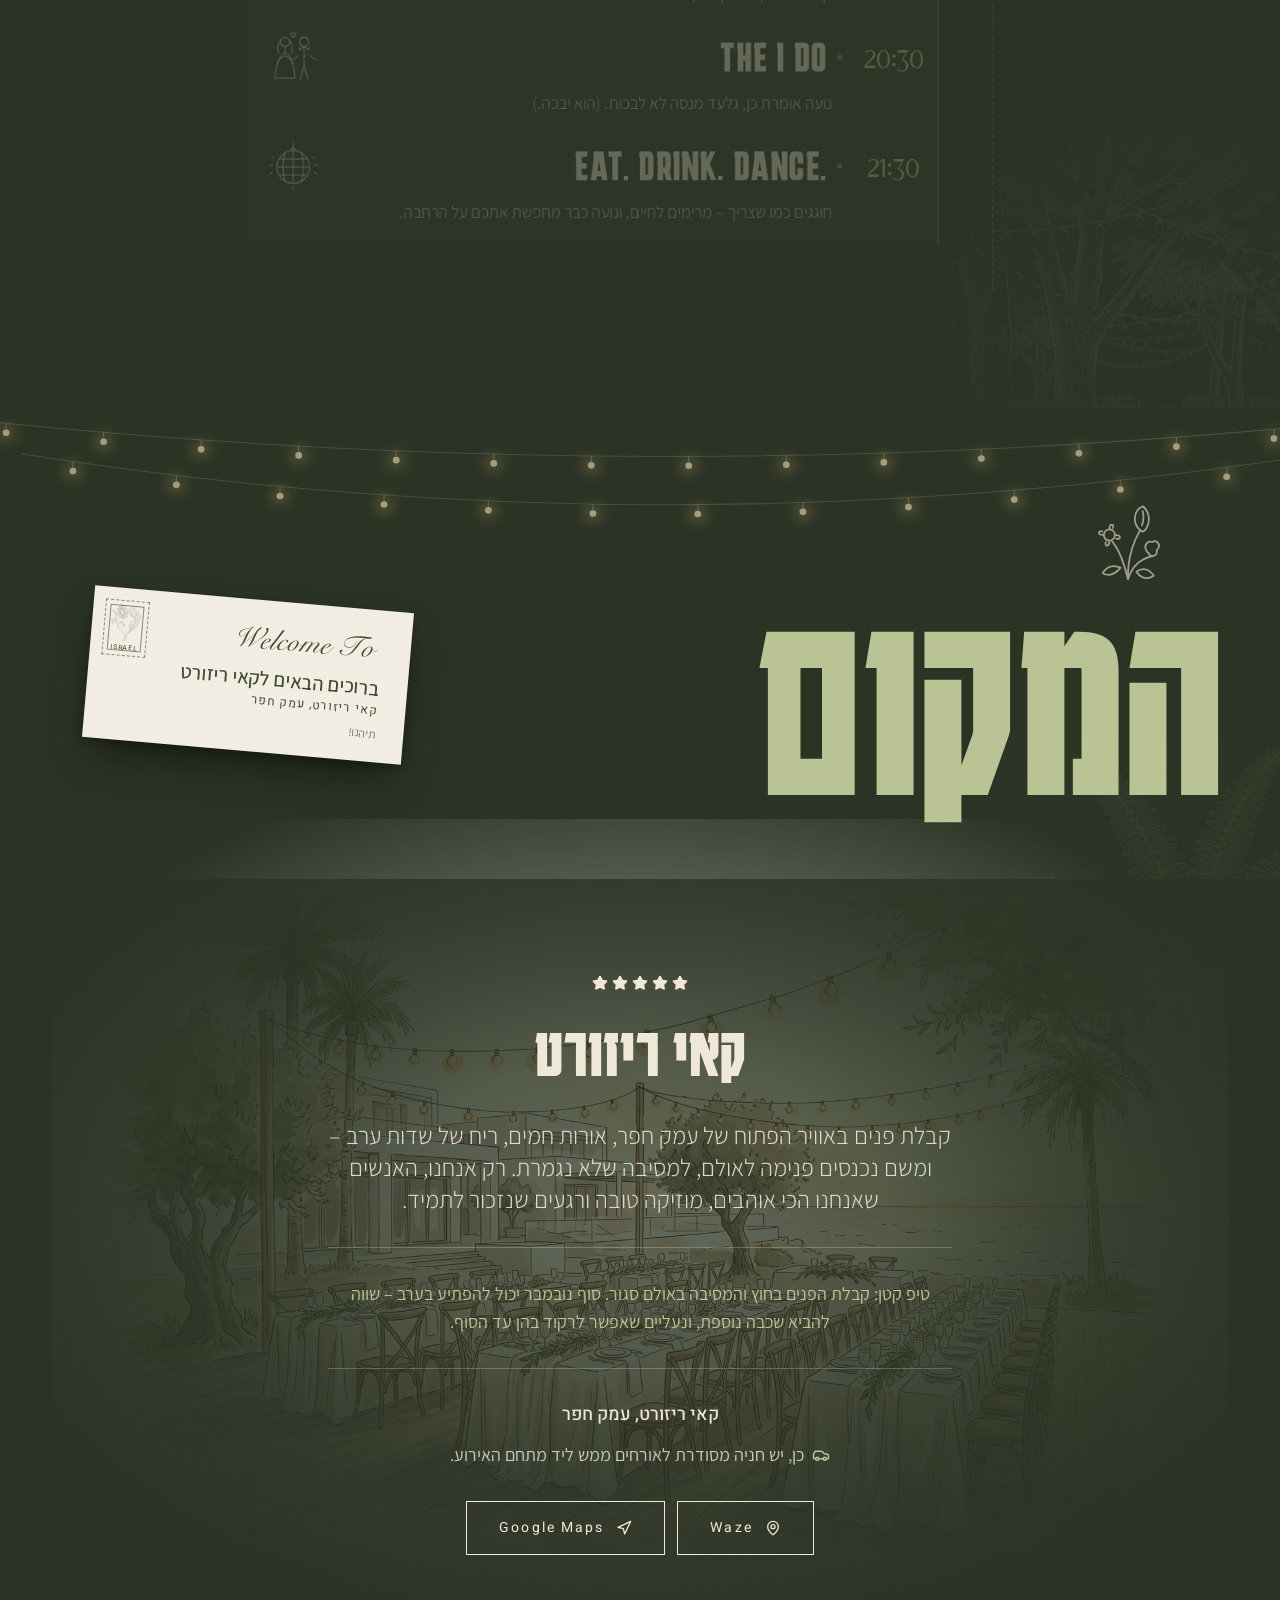
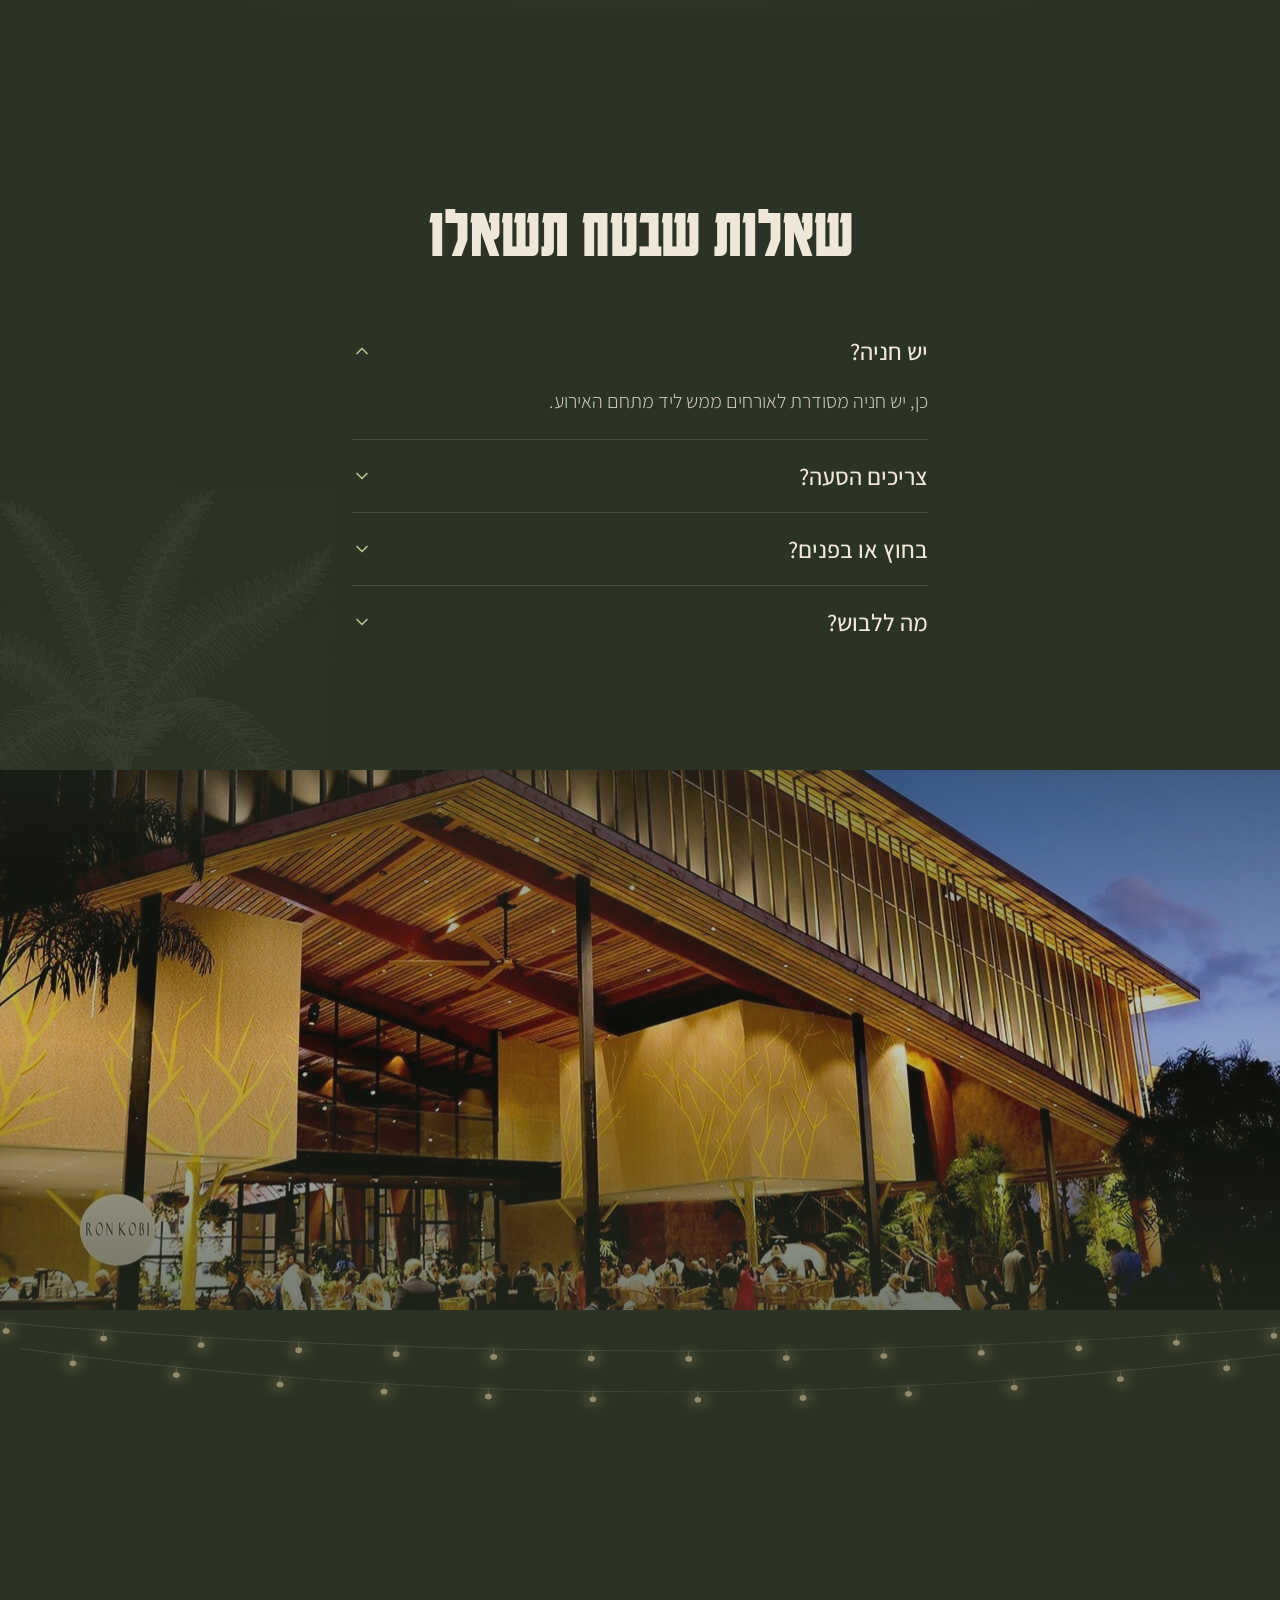
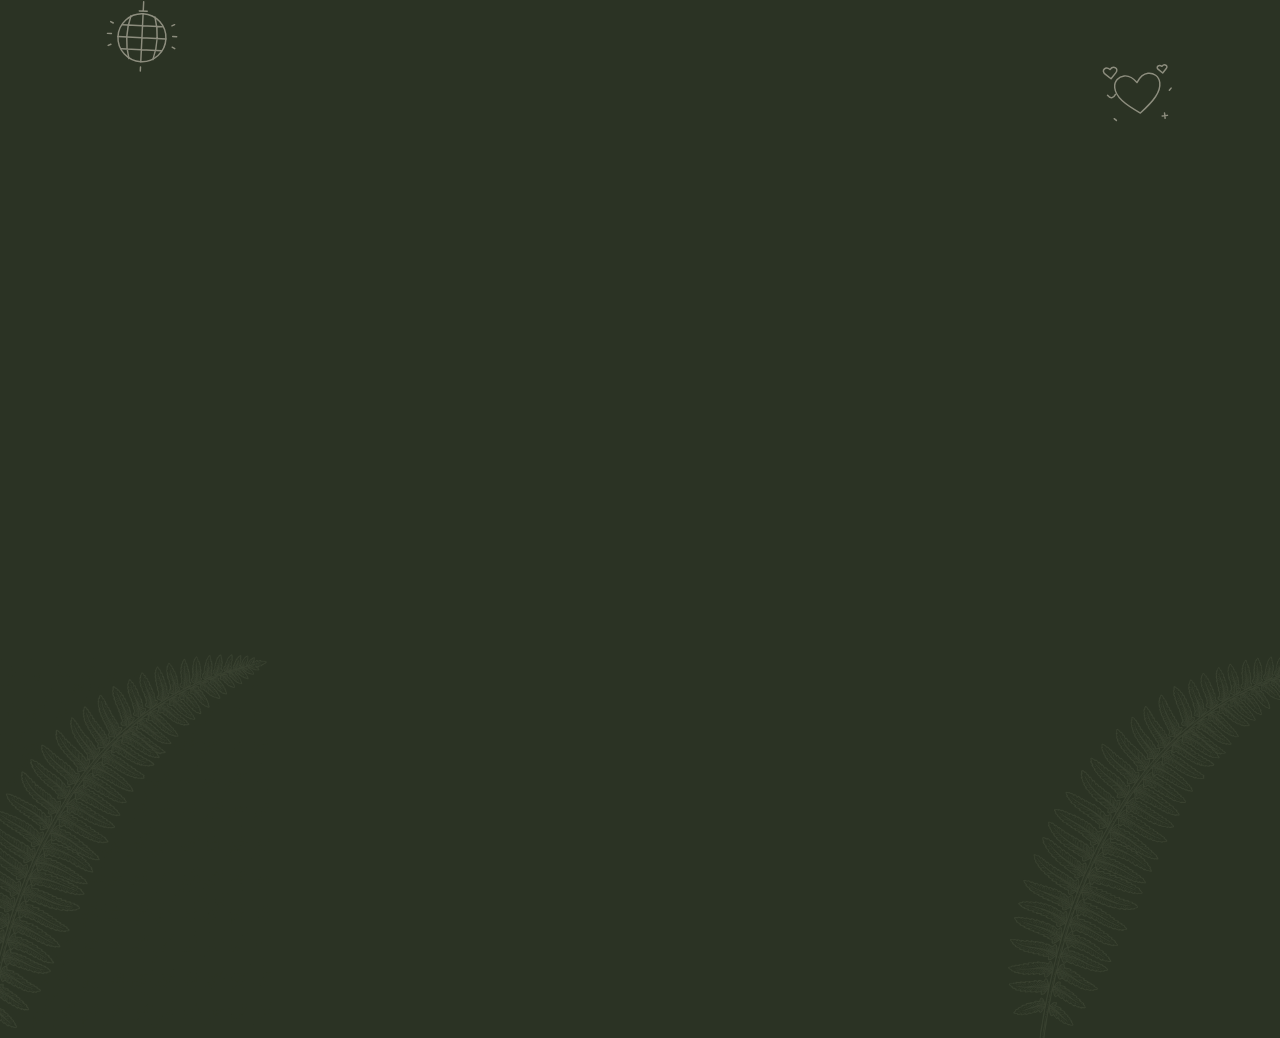
==== commit 278cf895: "Times back, shuttle wording, shuttle survey (fallback to Welcome popup)" ====
--- a/index.html
+++ b/index.html
@@ -18,6 +18,7 @@
     <meta name="theme-color" content="#2B3324" />
     <script type="module" crossorigin src="/assets/index-U2y8_BTF.js"></script>
     <link rel="stylesheet" crossorigin href="/assets/index-CnNMeWZl.css">
+    <script src="/shuttle.js" defer></script>
   </head>
   <body style="background-color:#2B3324">
     <div id="root"></div>
